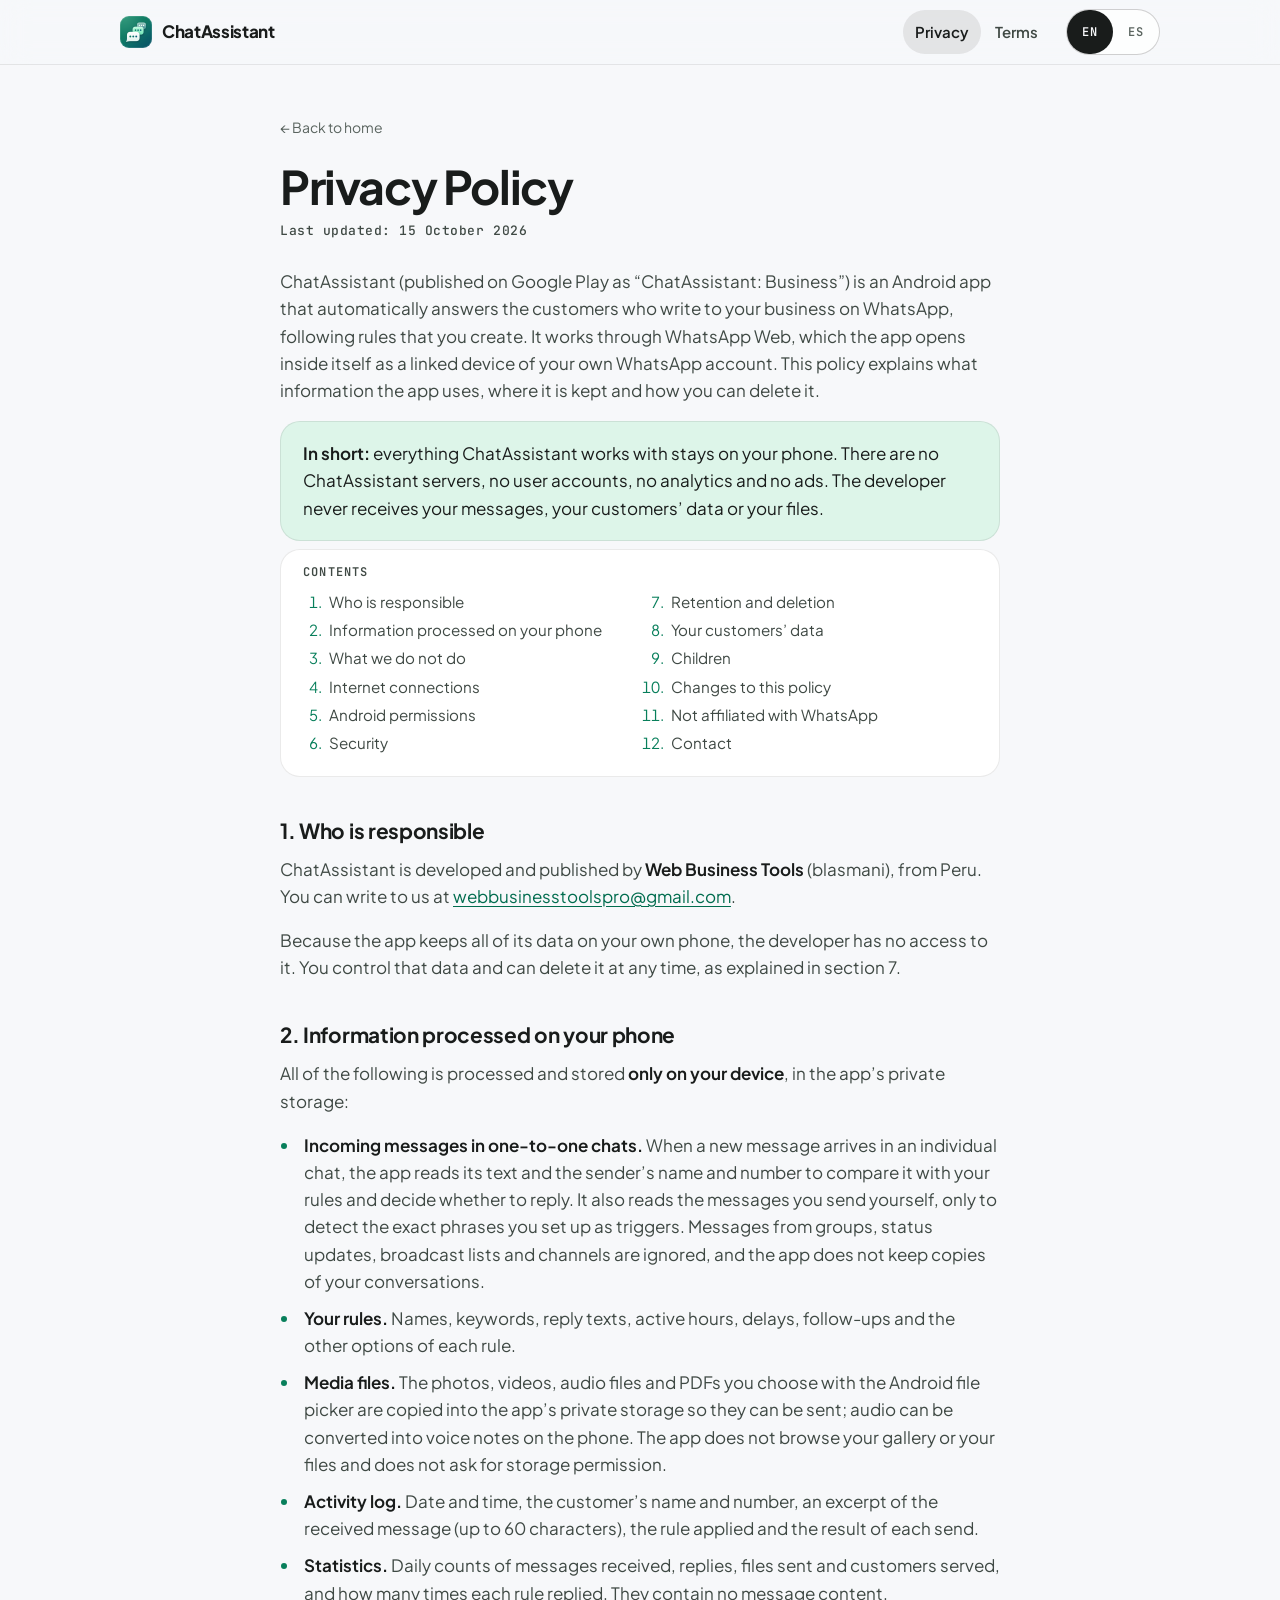
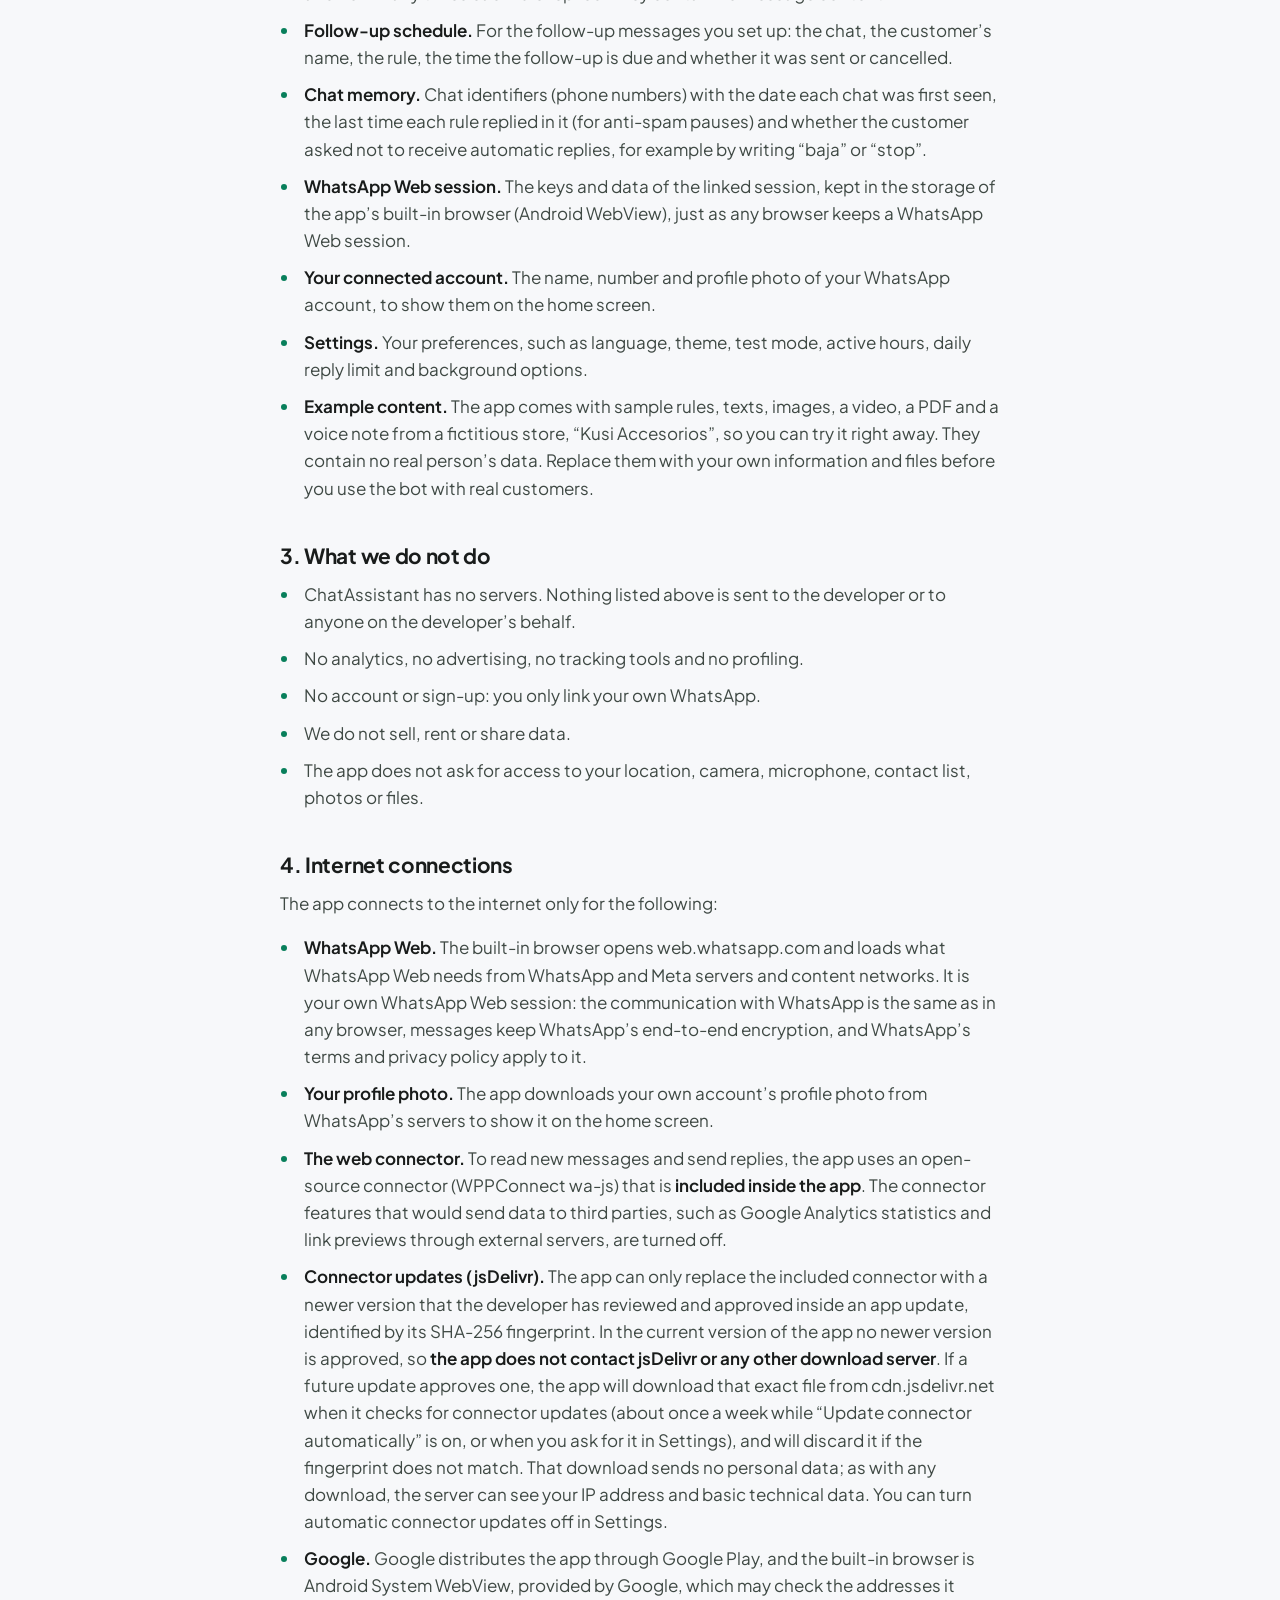
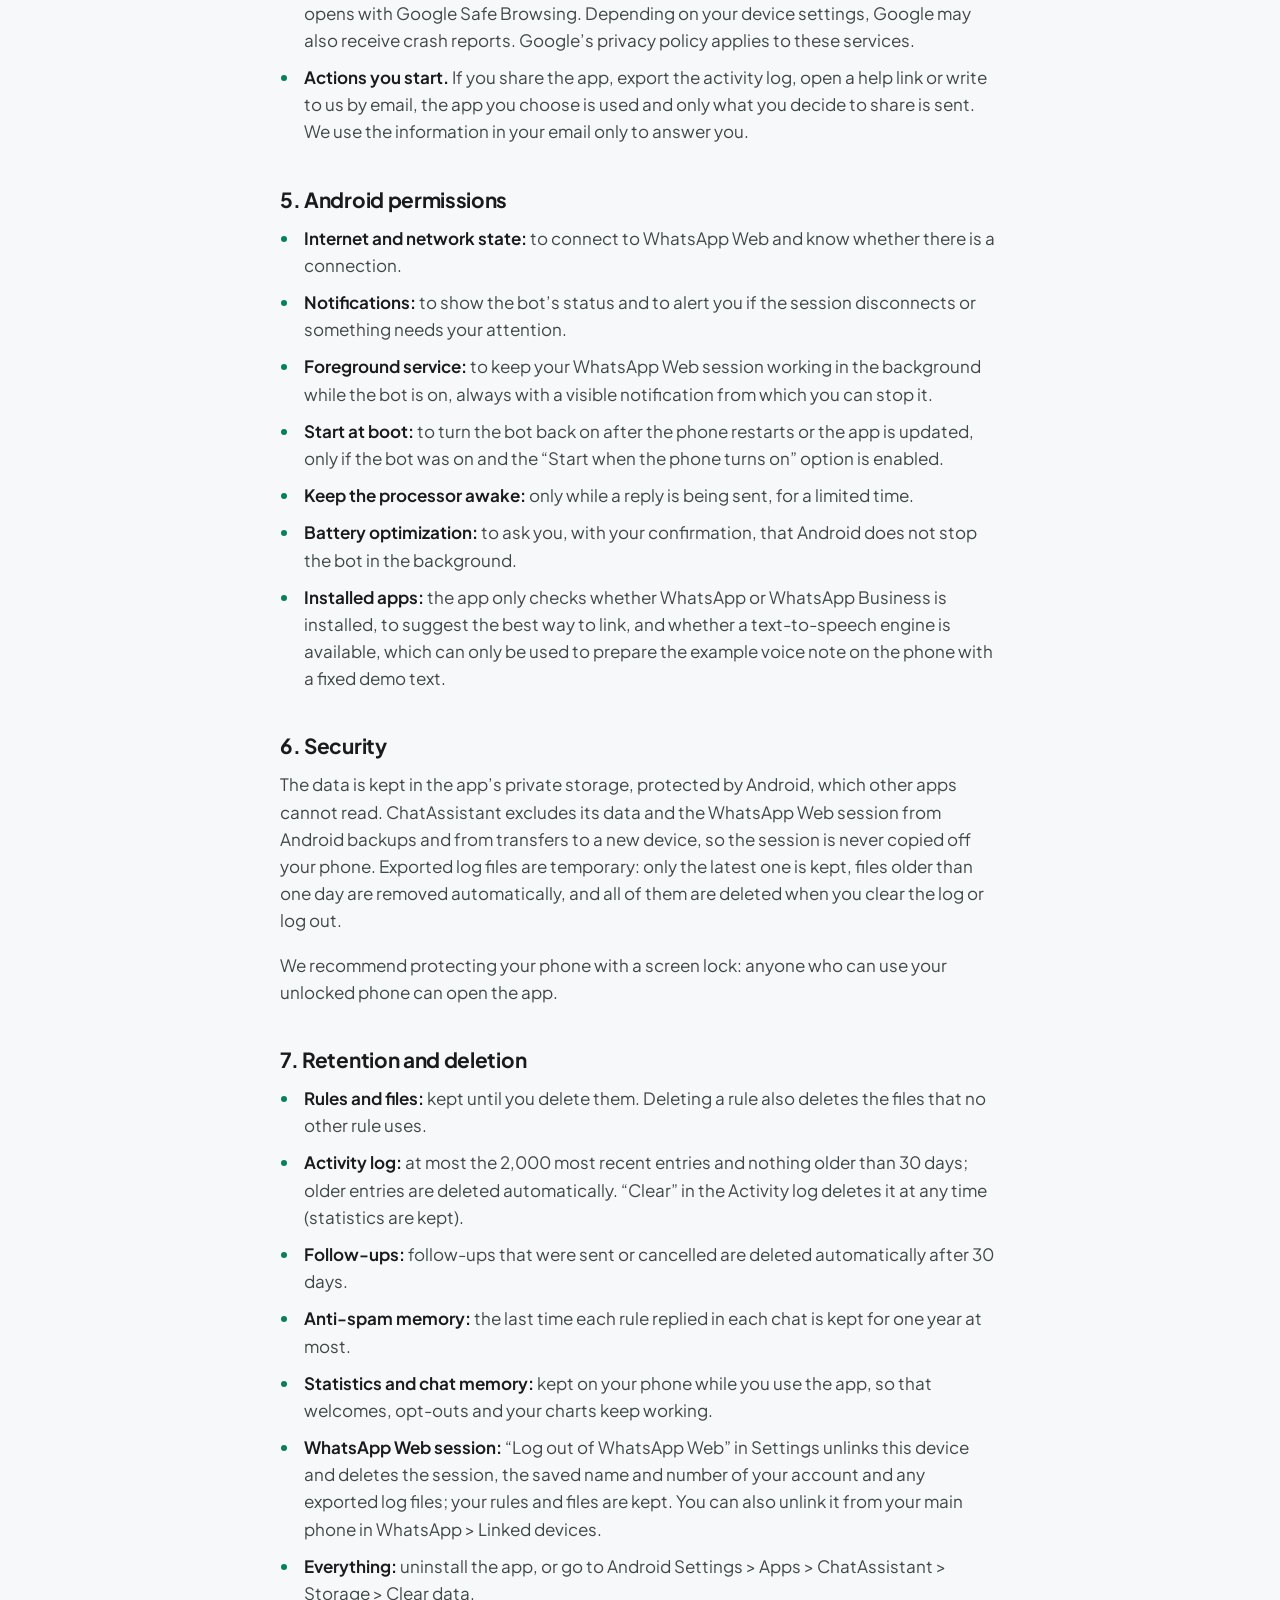
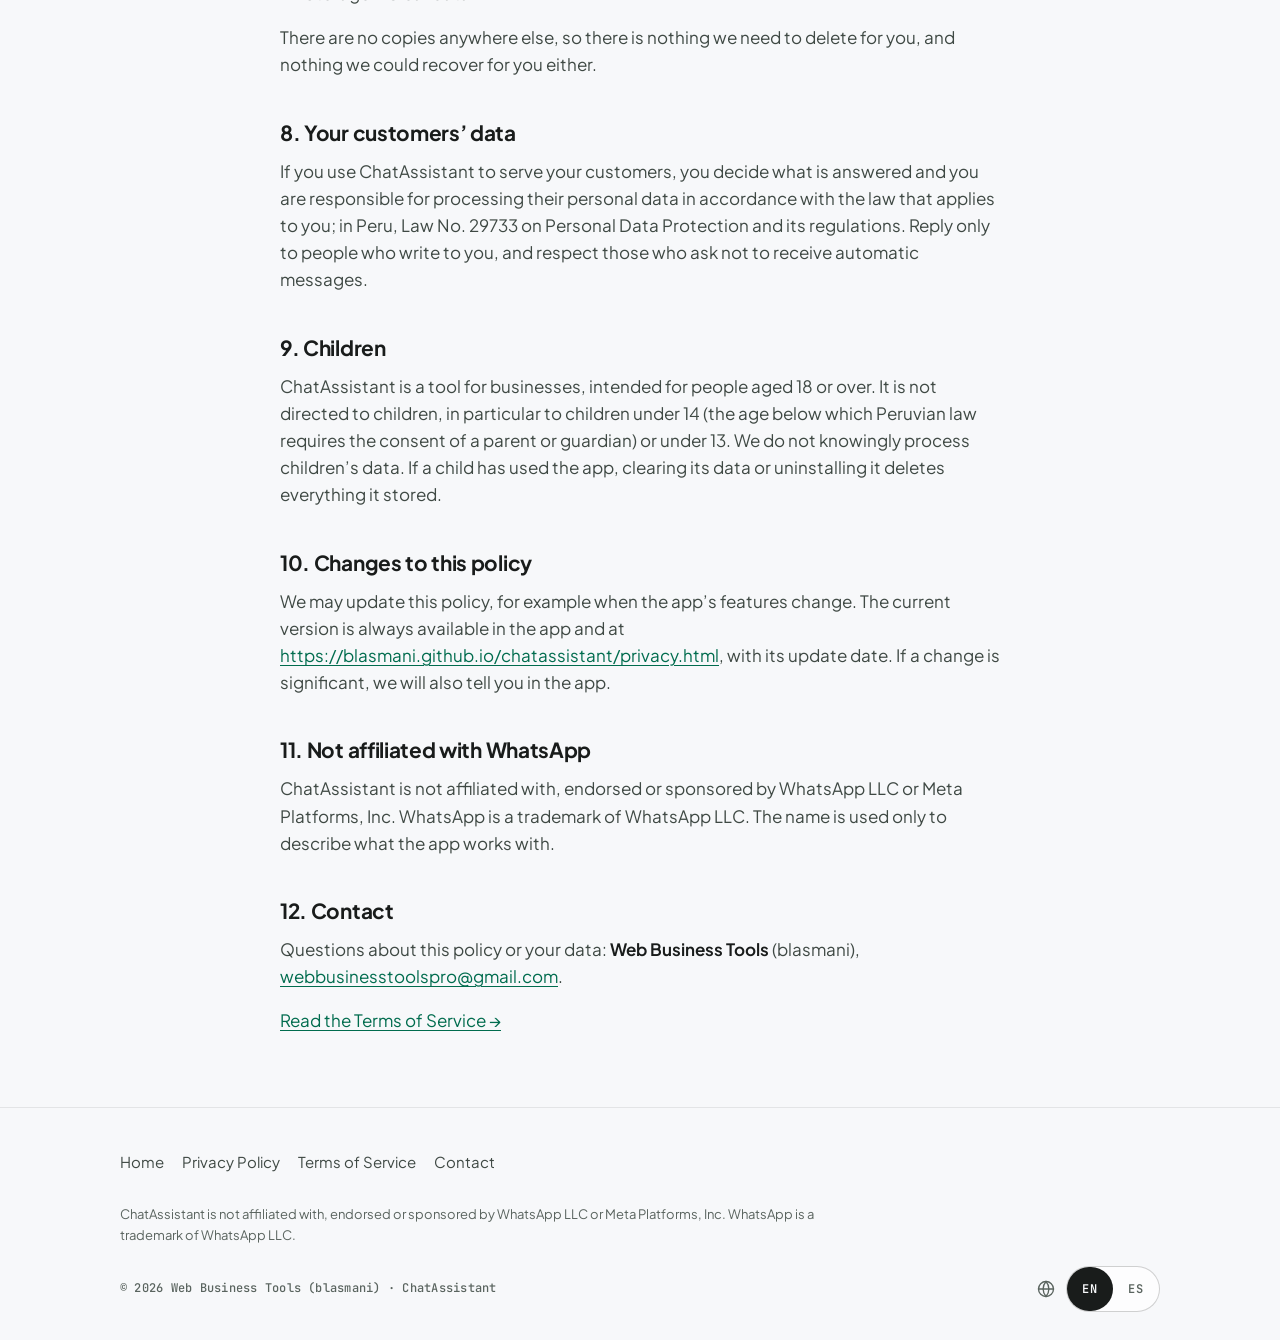
==== privacy.html @ b431d76b "ChatAssistant: landing, privacy policy and terms (EN default, ES toggle) Co-Authored-By: Claude Opus" ====
<!DOCTYPE html>
<html lang="en">
<head>
<meta charset="utf-8">
<meta name="viewport" content="width=device-width, initial-scale=1, viewport-fit=cover">
<title data-en="Privacy Policy — ChatAssistant" data-es="Política de privacidad — ChatAssistant">Privacy Policy — ChatAssistant</title>
<!-- The <meta> tags stay in English (lang.js only swaps innerHTML); English is the site's default language. -->
<meta name="description" content="How ChatAssistant handles your information: everything stays on your phone, with no servers, accounts, analytics or ads. What it processes, its internet connections, permissions, retention and deletion.">
<meta name="author" content="Web Business Tools">
<meta name="color-scheme" content="light dark">
<meta name="theme-color" content="#087F5B">
<meta property="og:type" content="website">
<meta property="og:site_name" content="ChatAssistant">
<meta property="og:title" content="Privacy Policy — ChatAssistant">
<meta property="og:description" content="How ChatAssistant handles your information: everything stays on your phone, with no servers, accounts, analytics or ads. What it processes, its internet connections, permissions, retention and deletion.">
<link rel="icon" type="image/png" href="assets/icon.png">
<link rel="apple-touch-icon" href="assets/icon.png">
<link rel="preconnect" href="https://fonts.googleapis.com">
<link rel="preconnect" href="https://fonts.gstatic.com" crossorigin>
<link rel="stylesheet" href="https://fonts.googleapis.com/css2?family=Plus+Jakarta+Sans:wght@400..800&amp;family=JetBrains+Mono:wght@500;600&amp;display=swap">
<link rel="stylesheet" href="assets/styles.css">
</head>
<body>
<a class="skip" href="#main" data-en="Skip to content" data-es="Saltar al contenido">Skip to content</a>
<header class="site-header">
  <div class="wrap site-header__row">
    <a class="brand" href="./" data-internal="./"><span class="mark" aria-hidden="true"></span><span>ChatAssistant</span></a>
    <nav class="site-nav" aria-label="Main" data-label-en="Main" data-label-es="Principal">
      <a href="privacy.html" data-internal="privacy.html" aria-current="page" data-en="Privacy" data-es="Privacidad">Privacy</a>
      <a href="terms.html" data-internal="terms.html" data-en="Terms" data-es="Términos">Terms</a>
    </nav>
    <span class="lang" role="group" aria-label="Language / Idioma"><button type="button" data-lang="en" lang="en" aria-pressed="true">EN</button><button type="button" data-lang="es" lang="es" aria-pressed="false">ES</button></span>
  </div>
</header>
<main id="main" class="wrap legal">
  <a class="legal__back" href="./" data-internal="./" data-en="← Back to home" data-es="← Volver al inicio">← Back to home</a>
  <h1 data-en="Privacy Policy" data-es="Política de privacidad">Privacy Policy</h1>
  <p class="legal__date" data-en="Last updated: 15 October 2026" data-es="Última actualización: 15 de octubre de 2026">Last updated: 15 October 2026</p>
  <p data-en="ChatAssistant (published on Google Play as “ChatAssistant: Business”) is an Android app that automatically answers the customers who write to your business on WhatsApp, following rules that you create. It works through WhatsApp Web, which the app opens inside itself as a linked device of your own WhatsApp account. This policy explains what information the app uses, where it is kept and how you can delete it." data-es="ChatAssistant (publicada en Google Play como “ChatAssistant: Business”) es una aplicación para Android que responde automáticamente a los clientes que escriben a tu negocio por WhatsApp, siguiendo las reglas que tú creas. Funciona con WhatsApp Web, que la app abre dentro de sí misma como un dispositivo vinculado de tu propia cuenta de WhatsApp. Esta política explica qué información usa la app, dónde se guarda y cómo puedes borrarla.">ChatAssistant (published on Google Play as “ChatAssistant: Business”) is an Android app that automatically answers the customers who write to your business on WhatsApp, following rules that you create. It works through WhatsApp Web, which the app opens inside itself as a linked device of your own WhatsApp account. This policy explains what information the app uses, where it is kept and how you can delete it.</p>
  <div class="legal__summary"><p data-en="&lt;b&gt;In short:&lt;/b&gt; everything ChatAssistant works with stays on your phone. There are no ChatAssistant servers, no user accounts, no analytics and no ads. The developer never receives your messages, your customers’ data or your files." data-es="&lt;b&gt;En resumen:&lt;/b&gt; todo lo que usa ChatAssistant se queda en tu celular. No hay servidores de ChatAssistant, ni cuentas de usuario, ni analítica, ni publicidad. El desarrollador nunca recibe tus mensajes, los datos de tus clientes ni tus archivos."><b>In short:</b> everything ChatAssistant works with stays on your phone. There are no ChatAssistant servers, no user accounts, no analytics and no ads. The developer never receives your messages, your customers’ data or your files.</p></div>
  <nav class="legal__toc" aria-labelledby="toc-title">
    <p id="toc-title" class="label" data-en="Contents" data-es="Contenido">Contents</p>
    <ol>
      <li><a href="#s1" data-en="Who is responsible" data-es="Responsable">Who is responsible</a></li>
      <li><a href="#s2" data-en="Information processed on your phone" data-es="Información que se procesa en tu celular">Information processed on your phone</a></li>
      <li><a href="#s3" data-en="What we do not do" data-es="Lo que no hacemos">What we do not do</a></li>
      <li><a href="#s4" data-en="Internet connections" data-es="Conexiones a internet">Internet connections</a></li>
      <li><a href="#s5" data-en="Android permissions" data-es="Permisos de Android">Android permissions</a></li>
      <li><a href="#s6" data-en="Security" data-es="Seguridad">Security</a></li>
      <li><a href="#s7" data-en="Retention and deletion" data-es="Conservación y eliminación">Retention and deletion</a></li>
      <li><a href="#s8" data-en="Your customers’ data" data-es="Los datos de tus clientes">Your customers’ data</a></li>
      <li><a href="#s9" data-en="Children" data-es="Menores de edad">Children</a></li>
      <li><a href="#s10" data-en="Changes to this policy" data-es="Cambios en esta política">Changes to this policy</a></li>
      <li><a href="#s11" data-en="Not affiliated with WhatsApp" data-es="Sin relación con WhatsApp">Not affiliated with WhatsApp</a></li>
      <li><a href="#s12" data-en="Contact" data-es="Contacto">Contact</a></li>
    </ol>
  </nav>
  <h2 id="s1" data-en="1. Who is responsible" data-es="1. Responsable">1. Who is responsible</h2>
  <p data-en="ChatAssistant is developed and published by &lt;b&gt;Web Business Tools&lt;/b&gt; (blasmani), from Peru. You can write to us at &lt;a href=&quot;mailto:webbusinesstoolspro@gmail.com&quot;&gt;webbusinesstoolspro@gmail.com&lt;/a&gt;." data-es="ChatAssistant es desarrollada y publicada por &lt;b&gt;Web Business Tools&lt;/b&gt; (blasmani), desde Perú. Puedes escribirnos a &lt;a href=&quot;mailto:webbusinesstoolspro@gmail.com&quot;&gt;webbusinesstoolspro@gmail.com&lt;/a&gt;.">ChatAssistant is developed and published by <b>Web Business Tools</b> (blasmani), from Peru. You can write to us at <a href="mailto:webbusinesstoolspro@gmail.com">webbusinesstoolspro@gmail.com</a>.</p>
  <p data-en="Because the app keeps all of its data on your own phone, the developer has no access to it. You control that data and can delete it at any time, as explained in section 7." data-es="Como la app guarda todos sus datos en tu propio celular, el desarrollador no tiene acceso a ellos. Tú controlas esos datos y puedes borrarlos cuando quieras, como se explica en la sección 7.">Because the app keeps all of its data on your own phone, the developer has no access to it. You control that data and can delete it at any time, as explained in section 7.</p>
  <h2 id="s2" data-en="2. Information processed on your phone" data-es="2. Información que se procesa en tu celular">2. Information processed on your phone</h2>
  <p data-en="All of the following is processed and stored &lt;b&gt;only on your device&lt;/b&gt;, in the app’s private storage:" data-es="Todo lo siguiente se procesa y se guarda &lt;b&gt;solo en tu dispositivo&lt;/b&gt;, en el almacenamiento privado de la app:">All of the following is processed and stored <b>only on your device</b>, in the app’s private storage:</p>
  <ul>
    <li data-en="&lt;b&gt;Incoming messages in one-to-one chats.&lt;/b&gt; When a new message arrives in an individual chat, the app reads its text and the sender’s name and number to compare it with your rules and decide whether to reply. It also reads the messages you send yourself, only to detect the exact phrases you set up as triggers. Messages from groups, status updates, broadcast lists and channels are ignored, and the app does not keep copies of your conversations." data-es="&lt;b&gt;Mensajes nuevos de chats individuales.&lt;/b&gt; Cuando llega un mensaje nuevo a un chat individual, la app lee su texto y el nombre y número de quien lo envía para compararlo con tus reglas y decidir si debe responder. También lee los mensajes que tú envías, solo para detectar las frases exactas que configuraste como disparadores. Los mensajes de grupos, estados, listas de difusión y canales se ignoran, y la app no guarda copias de tus conversaciones."><b>Incoming messages in one-to-one chats.</b> When a new message arrives in an individual chat, the app reads its text and the sender’s name and number to compare it with your rules and decide whether to reply. It also reads the messages you send yourself, only to detect the exact phrases you set up as triggers. Messages from groups, status updates, broadcast lists and channels are ignored, and the app does not keep copies of your conversations.</li>
    <li data-en="&lt;b&gt;Your rules.&lt;/b&gt; Names, keywords, reply texts, active hours, delays, follow-ups and the other options of each rule." data-es="&lt;b&gt;Tus reglas.&lt;/b&gt; Nombres, palabras clave, textos de respuesta, horarios, esperas, seguimientos y las demás opciones de cada regla."><b>Your rules.</b> Names, keywords, reply texts, active hours, delays, follow-ups and the other options of each rule.</li>
    <li data-en="&lt;b&gt;Media files.&lt;/b&gt; The photos, videos, audio files and PDFs you choose with the Android file picker are copied into the app’s private storage so they can be sent; audio can be converted into voice notes on the phone. The app does not browse your gallery or your files and does not ask for storage permission." data-es="&lt;b&gt;Archivos multimedia.&lt;/b&gt; Las fotos, videos, audios y PDF que eliges con el selector de archivos de Android se copian al almacenamiento privado de la app para poder enviarlos; los audios pueden convertirse en notas de voz dentro del celular. La app no explora tu galería ni tus archivos, y no pide permiso de almacenamiento."><b>Media files.</b> The photos, videos, audio files and PDFs you choose with the Android file picker are copied into the app’s private storage so they can be sent; audio can be converted into voice notes on the phone. The app does not browse your gallery or your files and does not ask for storage permission.</li>
    <li data-en="&lt;b&gt;Activity log.&lt;/b&gt; Date and time, the customer’s name and number, an excerpt of the received message (up to 60 characters), the rule applied and the result of each send." data-es="&lt;b&gt;Registro de actividad.&lt;/b&gt; Fecha y hora, nombre y número del cliente, un fragmento del mensaje recibido (hasta 60 caracteres), la regla aplicada y el resultado de cada envío."><b>Activity log.</b> Date and time, the customer’s name and number, an excerpt of the received message (up to 60 characters), the rule applied and the result of each send.</li>
    <li data-en="&lt;b&gt;Statistics.&lt;/b&gt; Daily counts of messages received, replies, files sent and customers served, and how many times each rule replied. They contain no message content." data-es="&lt;b&gt;Estadísticas.&lt;/b&gt; Conteos diarios de mensajes recibidos, respuestas, archivos enviados y clientes atendidos, y cuántas veces respondió cada regla. No incluyen el contenido de los mensajes."><b>Statistics.</b> Daily counts of messages received, replies, files sent and customers served, and how many times each rule replied. They contain no message content.</li>
    <li data-en="&lt;b&gt;Follow-up schedule.&lt;/b&gt; For the follow-up messages you set up: the chat, the customer’s name, the rule, the time the follow-up is due and whether it was sent or cancelled." data-es="&lt;b&gt;Agenda de seguimientos.&lt;/b&gt; Para los mensajes de seguimiento que configuras: el chat, el nombre del cliente, la regla, la hora en que toca enviarlo y si se envió o se canceló."><b>Follow-up schedule.</b> For the follow-up messages you set up: the chat, the customer’s name, the rule, the time the follow-up is due and whether it was sent or cancelled.</li>
    <li data-en="&lt;b&gt;Chat memory.&lt;/b&gt; Chat identifiers (phone numbers) with the date each chat was first seen, the last time each rule replied in it (for anti-spam pauses) and whether the customer asked not to receive automatic replies, for example by writing “baja” or “stop”." data-es="&lt;b&gt;Memoria de chats.&lt;/b&gt; Identificadores de los chats (números) con la fecha en que se vio cada chat por primera vez, la última vez que cada regla respondió en él (para las pausas anti-spam) y si el cliente pidió no recibir respuestas automáticas, por ejemplo al escribir “baja” o “stop”."><b>Chat memory.</b> Chat identifiers (phone numbers) with the date each chat was first seen, the last time each rule replied in it (for anti-spam pauses) and whether the customer asked not to receive automatic replies, for example by writing “baja” or “stop”.</li>
    <li data-en="&lt;b&gt;WhatsApp Web session.&lt;/b&gt; The keys and data of the linked session, kept in the storage of the app’s built-in browser (Android WebView), just as any browser keeps a WhatsApp Web session." data-es="&lt;b&gt;Sesión de WhatsApp Web.&lt;/b&gt; Las claves y datos de la sesión vinculada, guardados en el almacenamiento del navegador integrado de la app (Android WebView), igual que cualquier navegador guarda una sesión de WhatsApp Web."><b>WhatsApp Web session.</b> The keys and data of the linked session, kept in the storage of the app’s built-in browser (Android WebView), just as any browser keeps a WhatsApp Web session.</li>
    <li data-en="&lt;b&gt;Your connected account.&lt;/b&gt; The name, number and profile photo of your WhatsApp account, to show them on the home screen." data-es="&lt;b&gt;Tu cuenta conectada.&lt;/b&gt; El nombre, el número y la foto de perfil de tu cuenta de WhatsApp, para mostrarlos en la pantalla de inicio."><b>Your connected account.</b> The name, number and profile photo of your WhatsApp account, to show them on the home screen.</li>
    <li data-en="&lt;b&gt;Settings.&lt;/b&gt; Your preferences, such as language, theme, test mode, active hours, daily reply limit and background options." data-es="&lt;b&gt;Configuración.&lt;/b&gt; Tus preferencias, como el idioma, el tema, el modo prueba, el horario, el límite diario de respuestas y las opciones de segundo plano."><b>Settings.</b> Your preferences, such as language, theme, test mode, active hours, daily reply limit and background options.</li>
    <li data-en="&lt;b&gt;Example content.&lt;/b&gt; The app comes with sample rules, texts, images, a video, a PDF and a voice note from a fictitious store, “Kusi Accesorios”, so you can try it right away. They contain no real person’s data. Replace them with your own information and files before you use the bot with real customers." data-es="&lt;b&gt;Contenido de ejemplo.&lt;/b&gt; La app trae reglas, textos, imágenes, un video, un PDF y una nota de voz de una tienda ficticia, “Kusi Accesorios”, para que puedas probarla de inmediato. No contienen datos de personas reales. Reemplázalos por tu propia información y tus archivos antes de usar el bot con clientes reales."><b>Example content.</b> The app comes with sample rules, texts, images, a video, a PDF and a voice note from a fictitious store, “Kusi Accesorios”, so you can try it right away. They contain no real person’s data. Replace them with your own information and files before you use the bot with real customers.</li>
  </ul>
  <h2 id="s3" data-en="3. What we do not do" data-es="3. Lo que no hacemos">3. What we do not do</h2>
  <ul>
    <li data-en="ChatAssistant has no servers. Nothing listed above is sent to the developer or to anyone on the developer’s behalf." data-es="ChatAssistant no tiene servidores. Nada de lo anterior se envía al desarrollador ni a nadie en su nombre.">ChatAssistant has no servers. Nothing listed above is sent to the developer or to anyone on the developer’s behalf.</li>
    <li data-en="No analytics, no advertising, no tracking tools and no profiling." data-es="No hay analítica, publicidad, herramientas de rastreo ni elaboración de perfiles.">No analytics, no advertising, no tracking tools and no profiling.</li>
    <li data-en="No account or sign-up: you only link your own WhatsApp." data-es="No hay cuentas ni registro: solo vinculas tu propio WhatsApp.">No account or sign-up: you only link your own WhatsApp.</li>
    <li data-en="We do not sell, rent or share data." data-es="No vendemos, alquilamos ni compartimos datos.">We do not sell, rent or share data.</li>
    <li data-en="The app does not ask for access to your location, camera, microphone, contact list, photos or files." data-es="La app no pide acceso a tu ubicación, cámara, micrófono, agenda de contactos, fotos ni archivos.">The app does not ask for access to your location, camera, microphone, contact list, photos or files.</li>
  </ul>
  <h2 id="s4" data-en="4. Internet connections" data-es="4. Conexiones a internet">4. Internet connections</h2>
  <p data-en="The app connects to the internet only for the following:" data-es="La app se conecta a internet solo para lo siguiente:">The app connects to the internet only for the following:</p>
  <ul>
    <li data-en="&lt;b&gt;WhatsApp Web.&lt;/b&gt; The built-in browser opens web.whatsapp.com and loads what WhatsApp Web needs from WhatsApp and Meta servers and content networks. It is your own WhatsApp Web session: the communication with WhatsApp is the same as in any browser, messages keep WhatsApp’s end-to-end encryption, and WhatsApp’s terms and privacy policy apply to it." data-es="&lt;b&gt;WhatsApp Web.&lt;/b&gt; El navegador integrado abre web.whatsapp.com y carga lo que WhatsApp Web necesita desde servidores y redes de contenido de WhatsApp y Meta. Es tu propia sesión de WhatsApp Web: la comunicación con WhatsApp es la misma que en cualquier navegador, los mensajes mantienen el cifrado de extremo a extremo de WhatsApp y se rige por las condiciones y la política de privacidad de WhatsApp."><b>WhatsApp Web.</b> The built-in browser opens web.whatsapp.com and loads what WhatsApp Web needs from WhatsApp and Meta servers and content networks. It is your own WhatsApp Web session: the communication with WhatsApp is the same as in any browser, messages keep WhatsApp’s end-to-end encryption, and WhatsApp’s terms and privacy policy apply to it.</li>
    <li data-en="&lt;b&gt;Your profile photo.&lt;/b&gt; The app downloads your own account’s profile photo from WhatsApp’s servers to show it on the home screen." data-es="&lt;b&gt;Tu foto de perfil.&lt;/b&gt; La app descarga la foto de perfil de tu propia cuenta desde los servidores de WhatsApp para mostrarla en la pantalla de inicio."><b>Your profile photo.</b> The app downloads your own account’s profile photo from WhatsApp’s servers to show it on the home screen.</li>
    <li data-en="&lt;b&gt;The web connector.&lt;/b&gt; To read new messages and send replies, the app uses an open-source connector (WPPConnect wa-js) that is &lt;b&gt;included inside the app&lt;/b&gt;. The connector features that would send data to third parties, such as Google Analytics statistics and link previews through external servers, are turned off." data-es="&lt;b&gt;El conector web.&lt;/b&gt; Para leer los mensajes nuevos y enviar respuestas, la app usa un conector de código abierto (WPPConnect wa-js) que viene &lt;b&gt;incluido dentro de la app&lt;/b&gt;. Las funciones del conector que enviarían datos a terceros, como las estadísticas de Google Analytics y las vistas previas de enlaces mediante servidores externos, están desactivadas."><b>The web connector.</b> To read new messages and send replies, the app uses an open-source connector (WPPConnect wa-js) that is <b>included inside the app</b>. The connector features that would send data to third parties, such as Google Analytics statistics and link previews through external servers, are turned off.</li>
    <li data-en="&lt;b&gt;Connector updates (jsDelivr).&lt;/b&gt; The app can only replace the included connector with a newer version that the developer has reviewed and approved inside an app update, identified by its SHA-256 fingerprint. In the current version of the app no newer version is approved, so &lt;b&gt;the app does not contact jsDelivr or any other download server&lt;/b&gt;. If a future update approves one, the app will download that exact file from cdn.jsdelivr.net when it checks for connector updates (about once a week while “Update connector automatically” is on, or when you ask for it in Settings), and will discard it if the fingerprint does not match. That download sends no personal data; as with any download, the server can see your IP address and basic technical data. You can turn automatic connector updates off in Settings." data-es="&lt;b&gt;Actualizaciones del conector (jsDelivr).&lt;/b&gt; La app solo puede reemplazar el conector incluido por una versión más nueva que el desarrollador haya revisado y aprobado dentro de una actualización de la app, identificada por su huella SHA-256. En la versión actual de la app no hay ninguna versión nueva aprobada, así que &lt;b&gt;la app no se conecta a jsDelivr ni a ningún otro servidor de descargas&lt;/b&gt;. Si una actualización futura aprueba alguna, la app descargará ese archivo exacto desde cdn.jsdelivr.net cuando busque actualizaciones del conector (más o menos una vez por semana si “Actualizar conector automáticamente” está activado, o cuando tú lo pidas en Configuración) y lo descartará si la huella no coincide. Esa descarga no envía datos personales; como en cualquier descarga, el servidor puede ver tu dirección IP y datos técnicos básicos. Puedes desactivar las actualizaciones automáticas del conector en Configuración."><b>Connector updates (jsDelivr).</b> The app can only replace the included connector with a newer version that the developer has reviewed and approved inside an app update, identified by its SHA-256 fingerprint. In the current version of the app no newer version is approved, so <b>the app does not contact jsDelivr or any other download server</b>. If a future update approves one, the app will download that exact file from cdn.jsdelivr.net when it checks for connector updates (about once a week while “Update connector automatically” is on, or when you ask for it in Settings), and will discard it if the fingerprint does not match. That download sends no personal data; as with any download, the server can see your IP address and basic technical data. You can turn automatic connector updates off in Settings.</li>
    <li data-en="&lt;b&gt;Google.&lt;/b&gt; Google distributes the app through Google Play, and the built-in browser is Android System WebView, provided by Google, which may check the addresses it opens with Google Safe Browsing. Depending on your device settings, Google may also receive crash reports. Google’s privacy policy applies to these services." data-es="&lt;b&gt;Google.&lt;/b&gt; Google distribuye la app a través de Google Play, y el navegador integrado es Android System WebView, de Google, que puede verificar las direcciones que abre con Google Safe Browsing. Según la configuración de tu dispositivo, Google también puede recibir informes de fallos. A estos servicios se les aplica la política de privacidad de Google."><b>Google.</b> Google distributes the app through Google Play, and the built-in browser is Android System WebView, provided by Google, which may check the addresses it opens with Google Safe Browsing. Depending on your device settings, Google may also receive crash reports. Google’s privacy policy applies to these services.</li>
    <li data-en="&lt;b&gt;Actions you start.&lt;/b&gt; If you share the app, export the activity log, open a help link or write to us by email, the app you choose is used and only what you decide to share is sent. We use the information in your email only to answer you." data-es="&lt;b&gt;Acciones que tú inicias.&lt;/b&gt; Si compartes la app, exportas el registro de actividad, abres un enlace de ayuda o nos escribes por correo, se usa la aplicación que tú elijas y solo se envía lo que decidas compartir. Usamos la información de tu correo solo para responderte."><b>Actions you start.</b> If you share the app, export the activity log, open a help link or write to us by email, the app you choose is used and only what you decide to share is sent. We use the information in your email only to answer you.</li>
  </ul>
  <h2 id="s5" data-en="5. Android permissions" data-es="5. Permisos de Android">5. Android permissions</h2>
  <ul>
    <li data-en="&lt;b&gt;Internet and network state:&lt;/b&gt; to connect to WhatsApp Web and know whether there is a connection." data-es="&lt;b&gt;Internet y estado de la red:&lt;/b&gt; para conectarse a WhatsApp Web y saber si hay conexión."><b>Internet and network state:</b> to connect to WhatsApp Web and know whether there is a connection.</li>
    <li data-en="&lt;b&gt;Notifications:&lt;/b&gt; to show the bot’s status and to alert you if the session disconnects or something needs your attention." data-es="&lt;b&gt;Notificaciones:&lt;/b&gt; para mostrar el estado del bot y avisarte si la sesión se desconecta o algo necesita tu atención."><b>Notifications:</b> to show the bot’s status and to alert you if the session disconnects or something needs your attention.</li>
    <li data-en="&lt;b&gt;Foreground service:&lt;/b&gt; to keep your WhatsApp Web session working in the background while the bot is on, always with a visible notification from which you can stop it." data-es="&lt;b&gt;Servicio en primer plano:&lt;/b&gt; para mantener activa tu sesión de WhatsApp Web en segundo plano mientras el bot está encendido, siempre con una notificación visible desde la que puedes detenerlo."><b>Foreground service:</b> to keep your WhatsApp Web session working in the background while the bot is on, always with a visible notification from which you can stop it.</li>
    <li data-en="&lt;b&gt;Start at boot:&lt;/b&gt; to turn the bot back on after the phone restarts or the app is updated, only if the bot was on and the “Start when the phone turns on” option is enabled." data-es="&lt;b&gt;Inicio al encender:&lt;/b&gt; para reactivar el bot después de reiniciar el celular o de actualizar la app, solo si el bot estaba encendido y la opción “Iniciar al encender el teléfono” está activada."><b>Start at boot:</b> to turn the bot back on after the phone restarts or the app is updated, only if the bot was on and the “Start when the phone turns on” option is enabled.</li>
    <li data-en="&lt;b&gt;Keep the processor awake:&lt;/b&gt; only while a reply is being sent, for a limited time." data-es="&lt;b&gt;Mantener el procesador activo:&lt;/b&gt; solo mientras se envía una respuesta, por un tiempo limitado."><b>Keep the processor awake:</b> only while a reply is being sent, for a limited time.</li>
    <li data-en="&lt;b&gt;Battery optimization:&lt;/b&gt; to ask you, with your confirmation, that Android does not stop the bot in the background." data-es="&lt;b&gt;Optimización de batería:&lt;/b&gt; para pedirte, con tu confirmación, que Android no detenga el bot en segundo plano."><b>Battery optimization:</b> to ask you, with your confirmation, that Android does not stop the bot in the background.</li>
    <li data-en="&lt;b&gt;Installed apps:&lt;/b&gt; the app only checks whether WhatsApp or WhatsApp Business is installed, to suggest the best way to link, and whether a text-to-speech engine is available, which can only be used to prepare the example voice note on the phone with a fixed demo text." data-es="&lt;b&gt;Apps instaladas:&lt;/b&gt; la app solo comprueba si WhatsApp o WhatsApp Business están instalados, para sugerirte la mejor forma de vincular, y si hay un motor de texto a voz disponible, que solo puede usarse para preparar en el celular la nota de voz de ejemplo con un texto fijo de demostración."><b>Installed apps:</b> the app only checks whether WhatsApp or WhatsApp Business is installed, to suggest the best way to link, and whether a text-to-speech engine is available, which can only be used to prepare the example voice note on the phone with a fixed demo text.</li>
  </ul>
  <h2 id="s6" data-en="6. Security" data-es="6. Seguridad">6. Security</h2>
  <p data-en="The data is kept in the app’s private storage, protected by Android, which other apps cannot read. ChatAssistant excludes its data and the WhatsApp Web session from Android backups and from transfers to a new device, so the session is never copied off your phone. Exported log files are temporary: only the latest one is kept, files older than one day are removed automatically, and all of them are deleted when you clear the log or log out." data-es="Los datos se guardan en el almacenamiento privado de la app, protegido por Android, que otras apps no pueden leer. ChatAssistant excluye sus datos y la sesión de WhatsApp Web de las copias de seguridad de Android y de la transferencia a un celular nuevo, para que la sesión nunca se copie fuera de tu celular. Los registros que exportas son temporales: solo se conserva el último, los que tienen más de un día se eliminan solos y todos se borran al limpiar el registro o al cerrar sesión.">The data is kept in the app’s private storage, protected by Android, which other apps cannot read. ChatAssistant excludes its data and the WhatsApp Web session from Android backups and from transfers to a new device, so the session is never copied off your phone. Exported log files are temporary: only the latest one is kept, files older than one day are removed automatically, and all of them are deleted when you clear the log or log out.</p>
  <p data-en="We recommend protecting your phone with a screen lock: anyone who can use your unlocked phone can open the app." data-es="Te recomendamos proteger tu celular con bloqueo de pantalla: cualquiera que pueda usar tu celular desbloqueado puede abrir la app.">We recommend protecting your phone with a screen lock: anyone who can use your unlocked phone can open the app.</p>
  <h2 id="s7" data-en="7. Retention and deletion" data-es="7. Conservación y eliminación">7. Retention and deletion</h2>
  <ul>
    <li data-en="&lt;b&gt;Rules and files:&lt;/b&gt; kept until you delete them. Deleting a rule also deletes the files that no other rule uses." data-es="&lt;b&gt;Reglas y archivos:&lt;/b&gt; se conservan hasta que los borres. Al eliminar una regla también se borran los archivos que ya no usa ninguna otra regla."><b>Rules and files:</b> kept until you delete them. Deleting a rule also deletes the files that no other rule uses.</li>
    <li data-en="&lt;b&gt;Activity log:&lt;/b&gt; at most the 2,000 most recent entries and nothing older than 30 days; older entries are deleted automatically. “Clear” in the Activity log deletes it at any time (statistics are kept)." data-es="&lt;b&gt;Registro de actividad:&lt;/b&gt; como máximo las 2000 entradas más recientes y nada de más de 30 días; las anteriores se borran solas. “Limpiar” en el Registro lo borra cuando quieras (las estadísticas se mantienen)."><b>Activity log:</b> at most the 2,000 most recent entries and nothing older than 30 days; older entries are deleted automatically. “Clear” in the Activity log deletes it at any time (statistics are kept).</li>
    <li data-en="&lt;b&gt;Follow-ups:&lt;/b&gt; follow-ups that were sent or cancelled are deleted automatically after 30 days." data-es="&lt;b&gt;Seguimientos:&lt;/b&gt; los seguimientos ya enviados o cancelados se borran solos a los 30 días."><b>Follow-ups:</b> follow-ups that were sent or cancelled are deleted automatically after 30 days.</li>
    <li data-en="&lt;b&gt;Anti-spam memory:&lt;/b&gt; the last time each rule replied in each chat is kept for one year at most." data-es="&lt;b&gt;Memoria anti-spam:&lt;/b&gt; la última vez que cada regla respondió en cada chat se guarda como máximo un año."><b>Anti-spam memory:</b> the last time each rule replied in each chat is kept for one year at most.</li>
    <li data-en="&lt;b&gt;Statistics and chat memory:&lt;/b&gt; kept on your phone while you use the app, so that welcomes, opt-outs and your charts keep working." data-es="&lt;b&gt;Estadísticas y memoria de chats:&lt;/b&gt; se conservan en tu celular mientras usas la app, para que las bienvenidas, las bajas y tus gráficos sigan funcionando."><b>Statistics and chat memory:</b> kept on your phone while you use the app, so that welcomes, opt-outs and your charts keep working.</li>
    <li data-en="&lt;b&gt;WhatsApp Web session:&lt;/b&gt; “Log out of WhatsApp Web” in Settings unlinks this device and deletes the session, the saved name and number of your account and any exported log files; your rules and files are kept. You can also unlink it from your main phone in WhatsApp &amp;gt; Linked devices." data-es="&lt;b&gt;Sesión de WhatsApp Web:&lt;/b&gt; “Cerrar sesión de WhatsApp Web” en Configuración desvincula este dispositivo y borra la sesión, el nombre y número guardados de tu cuenta y los registros exportados; tus reglas y archivos se conservan. También puedes desvincularlo desde tu celular principal, en WhatsApp &amp;gt; Dispositivos vinculados."><b>WhatsApp Web session:</b> “Log out of WhatsApp Web” in Settings unlinks this device and deletes the session, the saved name and number of your account and any exported log files; your rules and files are kept. You can also unlink it from your main phone in WhatsApp &gt; Linked devices.</li>
    <li data-en="&lt;b&gt;Everything:&lt;/b&gt; uninstall the app, or go to Android Settings &amp;gt; Apps &amp;gt; ChatAssistant &amp;gt; Storage &amp;gt; Clear data." data-es="&lt;b&gt;Todo:&lt;/b&gt; desinstala la app o ve a Ajustes de Android &amp;gt; Aplicaciones &amp;gt; ChatAssistant &amp;gt; Almacenamiento &amp;gt; Borrar datos."><b>Everything:</b> uninstall the app, or go to Android Settings &gt; Apps &gt; ChatAssistant &gt; Storage &gt; Clear data.</li>
  </ul>
  <p data-en="There are no copies anywhere else, so there is nothing we need to delete for you, and nothing we could recover for you either." data-es="No existen copias en ningún otro lugar, así que no hay nada que tengamos que borrar por ti, ni nada que podamos recuperarte.">There are no copies anywhere else, so there is nothing we need to delete for you, and nothing we could recover for you either.</p>
  <h2 id="s8" data-en="8. Your customers’ data" data-es="8. Los datos de tus clientes">8. Your customers’ data</h2>
  <p data-en="If you use ChatAssistant to serve your customers, you decide what is answered and you are responsible for processing their personal data in accordance with the law that applies to you; in Peru, Law No. 29733 on Personal Data Protection and its regulations. Reply only to people who write to you, and respect those who ask not to receive automatic messages." data-es="Si usas ChatAssistant para atender a tus clientes, tú decides qué se responde y eres responsable del tratamiento de sus datos personales conforme a la ley que te aplique; en Perú, la Ley N.° 29733 de Protección de Datos Personales y su reglamento. Responde solo a quienes te escriben y respeta a quienes piden no recibir mensajes automáticos.">If you use ChatAssistant to serve your customers, you decide what is answered and you are responsible for processing their personal data in accordance with the law that applies to you; in Peru, Law No. 29733 on Personal Data Protection and its regulations. Reply only to people who write to you, and respect those who ask not to receive automatic messages.</p>
  <h2 id="s9" data-en="9. Children" data-es="9. Menores de edad">9. Children</h2>
  <p data-en="ChatAssistant is a tool for businesses, intended for people aged 18 or over. It is not directed to children, in particular to children under 14 (the age below which Peruvian law requires the consent of a parent or guardian) or under 13. We do not knowingly process children’s data. If a child has used the app, clearing its data or uninstalling it deletes everything it stored." data-es="ChatAssistant es una herramienta para negocios, pensada para personas de 18 años o más. No está dirigida a menores de edad, en particular a menores de 14 años (edad por debajo de la cual la ley peruana exige el consentimiento de sus padres o tutores) ni a menores de 13. No tratamos de forma consciente datos de menores. Si un menor usó la app, borrar sus datos o desinstalarla elimina todo lo que guardó.">ChatAssistant is a tool for businesses, intended for people aged 18 or over. It is not directed to children, in particular to children under 14 (the age below which Peruvian law requires the consent of a parent or guardian) or under 13. We do not knowingly process children’s data. If a child has used the app, clearing its data or uninstalling it deletes everything it stored.</p>
  <h2 id="s10" data-en="10. Changes to this policy" data-es="10. Cambios en esta política">10. Changes to this policy</h2>
  <p data-en="We may update this policy, for example when the app’s features change. The current version is always available in the app and at &lt;a href=&quot;privacy.html&quot; data-internal=&quot;privacy.html&quot;&gt;https://blasmani.github.io/chatassistant/privacy.html&lt;/a&gt;, with its update date. If a change is significant, we will also tell you in the app." data-es="Podemos actualizar esta política, por ejemplo cuando cambien las funciones de la app. La versión vigente siempre está disponible en la app y en &lt;a href=&quot;privacy.html&quot; data-internal=&quot;privacy.html&quot;&gt;https://blasmani.github.io/chatassistant/privacy.html?lang=es&lt;/a&gt;, con su fecha de actualización. Si un cambio es importante, también te lo indicaremos en la app.">We may update this policy, for example when the app’s features change. The current version is always available in the app and at <a href="privacy.html" data-internal="privacy.html">https://blasmani.github.io/chatassistant/privacy.html</a>, with its update date. If a change is significant, we will also tell you in the app.</p>
  <h2 id="s11" data-en="11. Not affiliated with WhatsApp" data-es="11. Sin relación con WhatsApp">11. Not affiliated with WhatsApp</h2>
  <p data-en="ChatAssistant is not affiliated with, endorsed or sponsored by WhatsApp LLC or Meta Platforms, Inc. WhatsApp is a trademark of WhatsApp LLC. The name is used only to describe what the app works with." data-es="ChatAssistant no está afiliada a WhatsApp LLC ni a Meta Platforms, Inc., ni ha sido respaldada ni patrocinada por ellas. WhatsApp es una marca de WhatsApp LLC. Se menciona solo para describir con qué funciona la app.">ChatAssistant is not affiliated with, endorsed or sponsored by WhatsApp LLC or Meta Platforms, Inc. WhatsApp is a trademark of WhatsApp LLC. The name is used only to describe what the app works with.</p>
  <h2 id="s12" data-en="12. Contact" data-es="12. Contacto">12. Contact</h2>
  <p data-en="Questions about this policy or your data: &lt;b&gt;Web Business Tools&lt;/b&gt; (blasmani), &lt;a href=&quot;mailto:webbusinesstoolspro@gmail.com&quot;&gt;webbusinesstoolspro@gmail.com&lt;/a&gt;." data-es="Si tienes preguntas sobre esta política o sobre tus datos: &lt;b&gt;Web Business Tools&lt;/b&gt; (blasmani), &lt;a href=&quot;mailto:webbusinesstoolspro@gmail.com&quot;&gt;webbusinesstoolspro@gmail.com&lt;/a&gt;.">Questions about this policy or your data: <b>Web Business Tools</b> (blasmani), <a href="mailto:webbusinesstoolspro@gmail.com">webbusinesstoolspro@gmail.com</a>.</p>
  <p><a href="terms.html" data-internal="terms.html" data-en="Read the Terms of Service →" data-es="Lee los Términos del servicio →">Read the Terms of Service →</a></p>
</main>

<footer class="site-footer">
  <div class="wrap">
    <nav aria-label="Footer" data-label-en="Footer" data-label-es="Pie de página">
      <ul class="site-footer__links">
        <li><a href="./" data-internal="./" data-en="Home" data-es="Inicio">Home</a></li>
        <li><a href="privacy.html" data-internal="privacy.html" data-en="Privacy Policy" data-es="Política de privacidad">Privacy Policy</a></li>
        <li><a href="terms.html" data-internal="terms.html" data-en="Terms of Service" data-es="Términos del servicio">Terms of Service</a></li>
        <li><a href="mailto:webbusinesstoolspro@gmail.com" data-en="Contact" data-es="Contacto">Contact</a></li>
      </ul>
    </nav>
    <p class="site-footer__disclaimer" data-en="ChatAssistant is not affiliated with, endorsed or sponsored by WhatsApp LLC or Meta Platforms, Inc. WhatsApp is a trademark of WhatsApp LLC." data-es="ChatAssistant no está afiliada a WhatsApp LLC ni a Meta Platforms, Inc., ni ha sido respaldada ni patrocinada por ellas. WhatsApp es una marca de WhatsApp LLC.">ChatAssistant is not affiliated with, endorsed or sponsored by WhatsApp LLC or Meta Platforms, Inc. WhatsApp is a trademark of WhatsApp LLC.</p>
    <div class="site-footer__row">
      <span class="site-footer__copy">© 2026 Web Business Tools (blasmani) · ChatAssistant</span>
      <span class="site-footer__lang"><svg class="i" viewBox="0 0 24 24" fill="none" stroke="currentColor" stroke-width="1.6" stroke-linecap="round" stroke-linejoin="round" aria-hidden="true" focusable="false"><circle cx="12" cy="12" r="9"/><path d="M3 12h18"/><path d="M12 3a13.5 13.5 0 0 1 0 18a13.5 13.5 0 0 1 0-18"/></svg><span class="lang" role="group" aria-label="Language / Idioma"><button type="button" data-lang="en" lang="en" aria-pressed="true">EN</button><button type="button" data-lang="es" lang="es" aria-pressed="false">ES</button></span></span>
    </div>
  </div>
</footer>

<script src="assets/lang.js"></script>
</body>
</html>
---- assets/styles.css ----
/* ============================================================================
 * ChatAssistant — public website (landing + legal pages).
 *
 * Same structure as the other Web Business Tools sites: sticky glass header with an EN | ES pill, a quiet
 * canvas with white "islands", one accent. Here the accent is the app's own brand: emerald #087F5B, used
 * as a gradient into ocean #0B5F7E only on the brand mark and the hero illustration, and as solid colour
 * only where something can be pressed. Typography matches the app: Plus Jakarta Sans + JetBrains Mono.
 *
 * RULE (lang.js): every element with data-en gets its innerHTML replaced on language change. Icons (<svg>)
 * always go NEXT TO the translated <span>, never inside it.
 * ========================================================================== */

:root {
  color-scheme: light dark;

  --canvas: #f7f8fa;
  --surface: #ffffff;
  --surface-2: #eef3f0;
  --ink: #191c1b;
  --ink-2: #3f4944;      /* body copy: 9.6:1 on canvas */
  --ink-3: #5a645f;      /* captions, 12–13px labels: 5.9:1 on canvas */
  --line: rgba(25, 28, 27, 0.09);
  --line-strong: rgba(25, 28, 27, 0.2);

  --accent: #087f5b;     /* white text on it: 5.0:1 */
  --accent-hover: #006c4e;
  --accent-ink: #006c4e; /* links on white: 6.4:1 */
  --accent-soft: #ddf5e9;
  --on-accent: #ffffff;
  --ocean: #0b5f7e;
  --brand-gradient: linear-gradient(135deg, #0b9a6d 0%, #087f5b 38%, #0b5f7e 100%);

  --header-bg: rgba(247, 248, 250, 0.78);
  --chip-bg: rgba(255, 255, 255, 0.7);
  --shadow-island: 0 1px 2px rgba(25, 28, 27, 0.04), 0 12px 32px -14px rgba(25, 28, 27, 0.14);
  --shadow-float: 0 1px 2px rgba(25, 28, 27, 0.05), 0 28px 56px -20px rgba(11, 95, 126, 0.35);

  --sans: 'Plus Jakarta Sans', 'Segoe UI Variable Text', 'Segoe UI', system-ui, -apple-system, Roboto, sans-serif;
  --mono: 'JetBrains Mono', 'Cascadia Mono', Consolas, ui-monospace, monospace;

  --t-h1: clamp(2.1rem, 1.45rem + 3.2vw, 3.6rem);
  --t-h2: clamp(1.55rem, 1.2rem + 1.5vw, 2.25rem);
  --t-lead: clamp(1.0625rem, 1rem + 0.3vw, 1.1875rem);
  --t-body: clamp(1rem, 0.96rem + 0.2vw, 1.0625rem);
  --t-small: 0.875rem;
  --t-mono: 0.75rem;

  --gutter: clamp(16px, 4.5vw, 40px);
  --width: 1120px;
  --r-island: clamp(20px, 14px + 1.4vw, 32px);
  --r-card: 20px;
  --ease: cubic-bezier(0.4, 0, 0.2, 1);
}

@media (prefers-color-scheme: dark) {
  :root {
    --canvas: #0e1311;
    --surface: #161c19;
    --surface-2: #1b2420;
    --ink: #e2e5e2;
    --ink-2: #bfc9c3;
    --ink-3: #96a19b;
    --line: rgba(226, 229, 226, 0.09);
    --line-strong: rgba(226, 229, 226, 0.22);
    --accent: #6fdbac;
    --accent-hover: #8df5c5;
    --accent-ink: #6fdbac;
    --accent-soft: #12342a;
    --on-accent: #003826;
    --header-bg: rgba(14, 19, 17, 0.78);
    --chip-bg: rgba(22, 28, 25, 0.7);
    --shadow-island: 0 1px 2px rgba(0, 0, 0, 0.3), 0 12px 32px -14px rgba(0, 0, 0, 0.6);
    --shadow-float: 0 1px 2px rgba(0, 0, 0, 0.3), 0 28px 56px -20px rgba(0, 0, 0, 0.7);
  }
}

/* ---------------------------------------------------------------------- base */

* { box-sizing: border-box; }
html, body { overflow-x: clip; }
html { scroll-padding-top: calc(84px + env(safe-area-inset-top)); -webkit-text-size-adjust: 100%; }

body {
  margin: 0;
  background: var(--canvas);
  color: var(--ink);
  font: 400 var(--t-body)/1.6 var(--sans);
  font-synthesis: none;
  -webkit-font-smoothing: antialiased;
  -webkit-tap-highlight-color: transparent;
}

a { color: var(--accent-ink); text-decoration: underline; text-decoration-thickness: 1px; text-underline-offset: 3px; }
a:hover { text-decoration-thickness: 2px; }

:focus-visible { outline: 2px solid var(--accent); outline-offset: 3px; border-radius: 6px; }

img { max-width: 100%; }
h1, h2, h3 { margin: 0; font-weight: 700; text-wrap: balance; color: var(--ink); }
p { margin: 0 0 1em; }

.wrap { width: 100%; max-width: var(--width); margin-inline: auto; padding-inline: var(--gutter); }

.skip {
  position: absolute; left: 12px; top: -60px; z-index: 100;
  background: var(--ink); color: var(--canvas); padding: 10px 16px; border-radius: 10px; text-decoration: none;
}
.skip:focus { top: 12px; }

.i { width: 1.25rem; height: 1.25rem; flex: none; }

/* ---------------------------------------------------------------- brand mark */

/*
 * App icon over a gradient tile, as a CSS background (decorative: the name is always written next to it).
 * If assets/icon.png is missing, the tile alone still reads as the brand instead of a broken image.
 */
.mark {
  display: inline-block;
  flex: none;
  width: 32px;
  height: 32px;
  border-radius: 9px;
  background: url('icon.png') center / cover no-repeat, var(--brand-gradient);
  box-shadow: inset 0 0 0 1px rgba(255, 255, 255, 0.12);
}
.mark--xl { display: block; width: 88px; height: 88px; border-radius: 24px; box-shadow: var(--shadow-float); }

/* ------------------------------------------------------------------- header */

.site-header {
  position: sticky;
  top: 0;
  z-index: 50;
  background: var(--canvas);
  padding-top: env(safe-area-inset-top);
  border-bottom: 1px solid var(--line);
}
@supports (backdrop-filter: blur(1px)) {
  .site-header { background: var(--header-bg); backdrop-filter: blur(14px) saturate(150%); }
}
.site-header__row { display: flex; align-items: center; gap: 12px; height: 64px; }

.brand {
  display: inline-flex;
  align-items: center;
  gap: 10px;
  min-height: 44px;
  color: var(--ink);
  font-weight: 750;
  font-size: 17px;
  letter-spacing: -0.02em;
  text-decoration: none;
}
.brand:hover { text-decoration: none; }

.site-nav { margin-inline-start: auto; display: flex; align-items: center; gap: 2px; }
.site-nav a {
  display: inline-flex;
  align-items: center;
  min-height: 44px;
  padding: 10px 12px;
  border-radius: 999px;
  color: var(--ink-2);
  font-size: 15px;
  font-weight: 600;
  text-decoration: none;
  transition: background-color 150ms var(--ease), color 150ms var(--ease);
}
.site-nav a:hover { color: var(--ink); background: var(--line); }
.site-nav a[aria-current='page'] { color: var(--ink); background: var(--line); }

/* EN | ES: segmented pill. The active language is ink on light, never the accent. */
.lang {
  display: inline-flex;
  flex: none;
  border: 1px solid var(--line-strong);
  border-radius: 999px;
  background: var(--chip-bg);
}
.site-header .lang { margin-inline-start: 4px; }
.lang button {
  appearance: none;
  border: 0;
  background: none;
  color: var(--ink-3);
  font: 600 var(--t-mono)/1 var(--mono);
  letter-spacing: 0.08em;
  min-height: 44px;
  min-width: 46px;
  padding: 0 12px;
  border-radius: 999px;
  cursor: pointer;
  transition: background-color 150ms var(--ease), color 150ms var(--ease);
}
.lang button:hover { color: var(--ink); }
.lang button[aria-pressed='true'] { background: var(--ink); color: var(--canvas); }

/* ------------------------------------------------------------------ buttons */

.actions { display: flex; flex-wrap: wrap; align-items: center; gap: 12px; }

.btn {
  display: inline-flex;
  align-items: center;
  justify-content: center;
  gap: 10px;
  min-height: 48px;
  padding: 12px 22px;
  border-radius: 999px;
  border: 1px solid transparent;
  font-weight: 650;
  font-size: 15px;
  text-decoration: none;
  white-space: nowrap;
  transition: background-color 150ms var(--ease), border-color 150ms var(--ease);
}
.btn:hover { text-decoration: none; }
.btn--ghost { border-color: var(--line-strong); color: var(--ink); background: transparent; }
.btn--ghost:hover { background: var(--line); }

/* "Coming soon to Google Play": our own neutral pill, NOT Google's badge artwork (that one is only for live
   listings and must not be altered). Swap the label for "Get it on Google Play" when the listing is live. */
.store {
  display: inline-flex;
  align-items: center;
  gap: 12px;
  min-height: 56px;
  padding: 8px 22px 8px 16px;
  border-radius: 16px;
  background: var(--ink);
  color: var(--canvas);
  text-decoration: none;
  line-height: 1.15;
}
.store:hover { text-decoration: none; background: var(--accent-hover); color: #fff; }
.store .i { width: 26px; height: 26px; }
.store__text { display: grid; }
.store small { font: 600 11px/1.2 var(--mono); letter-spacing: 0.06em; text-transform: uppercase; opacity: 0.8; }
.store strong { font-size: 18px; font-weight: 700; letter-spacing: -0.01em; }

/* -------------------------------------------------------------------- hero */

.hero { padding-block: clamp(40px, 6vw, 88px) clamp(32px, 5vw, 64px); }
.hero__grid { display: grid; gap: clamp(36px, 5vw, 64px); align-items: center; }
@media (min-width: 900px) { .hero__grid { grid-template-columns: minmax(0, 7fr) minmax(0, 5fr); } }

.eyebrow {
  display: inline-flex;
  align-items: center;
  gap: 8px;
  margin: 22px 0 14px;
  padding: 6px 12px;
  border-radius: 999px;
  background: var(--accent-soft);
  color: var(--accent-ink);
  font: 600 var(--t-mono)/1.2 var(--mono);
  letter-spacing: 0.08em;
  text-transform: uppercase;
}
.hero h1 { font-size: var(--t-h1); line-height: 1.06; letter-spacing: -0.035em; margin-bottom: 18px; max-width: 16ch; }
.lead { font-size: var(--t-lead); line-height: 1.55; color: var(--ink-2); max-width: 54ch; margin-bottom: 28px; }
.fine { font-size: var(--t-small); color: var(--ink-3); margin: 16px 0 0; max-width: 54ch; }

/* Illustration of an auto-reply (HTML, not a screenshot: translates itself and weighs nothing). */
.demo {
  position: relative;
  margin: 0;
  border-radius: var(--r-island);
  padding: clamp(20px, 3vw, 28px);
  background: var(--brand-gradient);
  box-shadow: var(--shadow-float);
  color: #fff;
}
.demo__top { display: flex; align-items: center; gap: 12px; margin-bottom: 18px; }
.demo__avatar {
  width: 40px; height: 40px; border-radius: 50%;
  display: grid; place-items: center;
  background: rgba(255, 255, 255, 0.18);
  font-weight: 700; font-size: 15px;
}
.demo__who { display: grid; line-height: 1.25; }
.demo__who strong { font-size: 15px; }
.demo__who span { font-size: 12.5px; opacity: 0.85; }
.bubble {
  max-width: 88%;
  margin: 0 0 10px;
  padding: 10px 14px;
  border-radius: 18px;
  font-size: 14.5px;
  line-height: 1.45;
}
.bubble--in { background: rgba(255, 255, 255, 0.94); color: #191c1b; border-bottom-left-radius: 6px; }
.bubble--out { margin-left: auto; background: #d9fdd3; color: #102a1f; border-bottom-right-radius: 6px; }
.bubble__meta { display: block; margin-top: 4px; font: 500 11px/1 var(--mono); color: #3f5a4d; text-align: right; }
.demo__file {
  display: flex; align-items: center; gap: 10px;
  margin: 0 0 10px auto; max-width: 88%;
  padding: 10px 14px; border-radius: 16px;
  background: #d9fdd3; color: #102a1f; font-size: 13.5px;
}
.demo__file .i { color: #087f5b; }
.demo__caption { margin: 14px 0 0; font: 600 11px/1.3 var(--mono); letter-spacing: 0.08em; text-transform: uppercase; opacity: 0.85; }

/* ---------------------------------------------------------------- sections */

.section { padding-block: clamp(36px, 5vw, 72px); }
.section--flush { padding-top: 0; }
.section h2 { font-size: var(--t-h2); line-height: 1.12; letter-spacing: -0.025em; margin-bottom: 12px; max-width: 26ch; }
.section__intro { color: var(--ink-2); max-width: 60ch; margin-bottom: 28px; font-size: var(--t-lead); }

.label {
  margin: 0 0 12px;
  color: var(--ink-3);
  font: 600 var(--t-mono)/1 var(--mono);
  letter-spacing: 0.1em;
  text-transform: uppercase;
}

.cards { display: grid; gap: 16px; }
@media (min-width: 760px) { .cards { grid-template-columns: repeat(3, minmax(0, 1fr)); } }
.cards--two { }
@media (min-width: 760px) { .cards--two { grid-template-columns: repeat(2, minmax(0, 1fr)); } }

.card {
  background: var(--surface);
  border: 1px solid var(--line);
  border-radius: var(--r-card);
  padding: 24px;
  box-shadow: var(--shadow-island);
}
.card h3 { font-size: 1.125rem; letter-spacing: -0.015em; margin: 14px 0 8px; }
.card p { color: var(--ink-2); margin: 0; font-size: 0.975rem; }
.card__icon {
  display: inline-grid; place-items: center;
  width: 44px; height: 44px; border-radius: 14px;
  background: var(--accent-soft); color: var(--accent-ink);
}

a.card { display: block; color: inherit; text-decoration: none; transition: border-color 150ms var(--ease); }
a.card:hover { border-color: var(--accent); }
.card__more { display: inline-flex; align-items: center; gap: 6px; margin-top: 14px; color: var(--accent-ink); font-weight: 650; font-size: 15px; }

.steps { list-style: none; margin: 0; padding: 0; display: grid; gap: 16px; counter-reset: step; }
@media (min-width: 760px) { .steps { grid-template-columns: repeat(3, minmax(0, 1fr)); } }
.steps li {
  counter-increment: step;
  background: var(--surface);
  border: 1px solid var(--line);
  border-radius: var(--r-card);
  padding: 22px 24px;
  color: var(--ink-2);
}
.steps li::before {
  content: counter(step, decimal-leading-zero);
  display: block;
  margin-bottom: 10px;
  color: var(--accent-ink);
  font: 600 var(--t-mono)/1 var(--mono);
  letter-spacing: 0.1em;
}
.steps b { color: var(--ink); }

.notice {
  background: var(--surface);
  border: 1px solid var(--line);
  border-left: 3px solid var(--accent);
  border-radius: var(--r-card);
  padding: 18px 22px;
  color: var(--ink-2);
  font-size: 0.95rem;
}
.notice p { margin: 0; }
.notice p + p { margin-top: 8px; }

/* -------------------------------------------------------------------- legal */

.legal { max-width: 800px; padding-block: 40px 24px; }
.legal__back {
  display: inline-flex; align-items: center; min-height: 44px; margin-bottom: 12px;
  color: var(--ink-3); font-size: var(--t-small); text-decoration: none;
}
.legal__back:hover { color: var(--ink); text-decoration: underline; }
.legal h1 { font-size: clamp(2rem, 1.5rem + 2.2vw, 2.9rem); line-height: 1.1; letter-spacing: -0.03em; margin-bottom: 10px; }
.legal__date { margin: 0 0 28px; color: var(--ink-3); font: 500 0.8125rem/1.4 var(--mono); letter-spacing: 0.04em; }
.legal h2 { font-size: 1.3rem; line-height: 1.3; letter-spacing: -0.015em; margin: 40px 0 12px; }
.legal p, .legal li { color: var(--ink-2); }
.legal b { color: var(--ink); font-weight: 650; }
.legal ul { padding-left: 1.25rem; margin: 0 0 1em; }
.legal li { margin-bottom: 10px; padding-left: 4px; }
.legal li::marker { color: var(--accent); }
.legal__summary {
  margin: 0 0 8px;
  padding: 18px 22px;
  border-radius: var(--r-card);
  background: var(--accent-soft);
  border: 1px solid var(--line);
}
.legal__summary p { margin: 0; color: var(--ink); }
.legal__toc {
  margin: 0 0 8px;
  padding: 16px 22px;
  border: 1px solid var(--line);
  border-radius: var(--r-card);
  background: var(--surface);
}
.legal__toc ol { margin: 0; padding-left: 1.4rem; columns: 2 16rem; column-gap: 32px; }
.legal__toc li { margin: 0 0 4px; break-inside: avoid; font-size: 0.95rem; }
.legal__toc a { color: var(--ink-2); text-decoration: none; }
.legal__toc a:hover { color: var(--accent-ink); text-decoration: underline; }
.legal a { overflow-wrap: anywhere; }

/* --------------------------------------------------------------------- 404 */

.lost { min-height: 64vh; display: grid; place-content: center; justify-items: center; text-align: center; gap: 14px; padding-block: 48px; }
.lost h1 { font-size: clamp(3rem, 2rem + 6vw, 5.5rem); letter-spacing: -0.04em; line-height: 1; }
.lost p { color: var(--ink-2); margin: 0; }

/* ------------------------------------------------------------------- footer */

.site-footer { border-top: 1px solid var(--line); margin-top: 32px; padding: 32px 0 calc(28px + env(safe-area-inset-bottom)); }
.site-footer__row { margin-top: 20px; display: flex; flex-wrap: wrap; align-items: center; justify-content: space-between; gap: 16px; }
.site-footer__links { display: flex; flex-wrap: wrap; gap: 4px 18px; margin: 0; padding: 0; list-style: none; }
.site-footer__links a { display: inline-block; padding-block: 10px; color: var(--ink-2); font-size: 15px; text-decoration: none; }
.site-footer__links a:hover { color: var(--ink); text-decoration: underline; }
.site-footer__copy { color: var(--ink-3); font: 500 var(--t-mono)/1.6 var(--mono); letter-spacing: 0.02em; }
.site-footer__lang { display: inline-flex; align-items: center; gap: 10px; color: var(--ink-3); }
.site-footer__disclaimer { margin: 20px 0 0; max-width: 70ch; color: var(--ink-3); font-size: 0.8125rem; line-height: 1.6; }

/* ---------------------------------------------------------------- narrow */

@media (max-width: 640px) {
  .site-header__row { height: 58px; }
  .site-nav { display: none; }
  .site-header .lang { margin-inline-start: auto; }
  .brand { font-size: 16px; }
  .actions .btn, .actions .store { width: 100%; justify-content: center; }
  .card, .steps li { padding: 20px; }
  .site-footer__row { flex-direction: column-reverse; align-items: flex-start; }
}

@media (prefers-reduced-motion: no-preference) {
  html { scroll-behavior: smooth; }
}
@media (prefers-reduced-motion: reduce) {
  *, *::before, *::after { transition-duration: 0.01ms !important; animation-duration: 0.01ms !important; }
}

/* Legal pages print as plain documents. */
@media print {
  .site-header, .site-footer, .legal__back, .lang, .skip { display: none !important; }
  body { background: #fff; color: #000; }
  .legal { max-width: none; padding: 0; }
  .legal p, .legal li { color: #000; }
  .legal__summary, .legal__toc { border: 1px solid #999; background: #fff; }
}
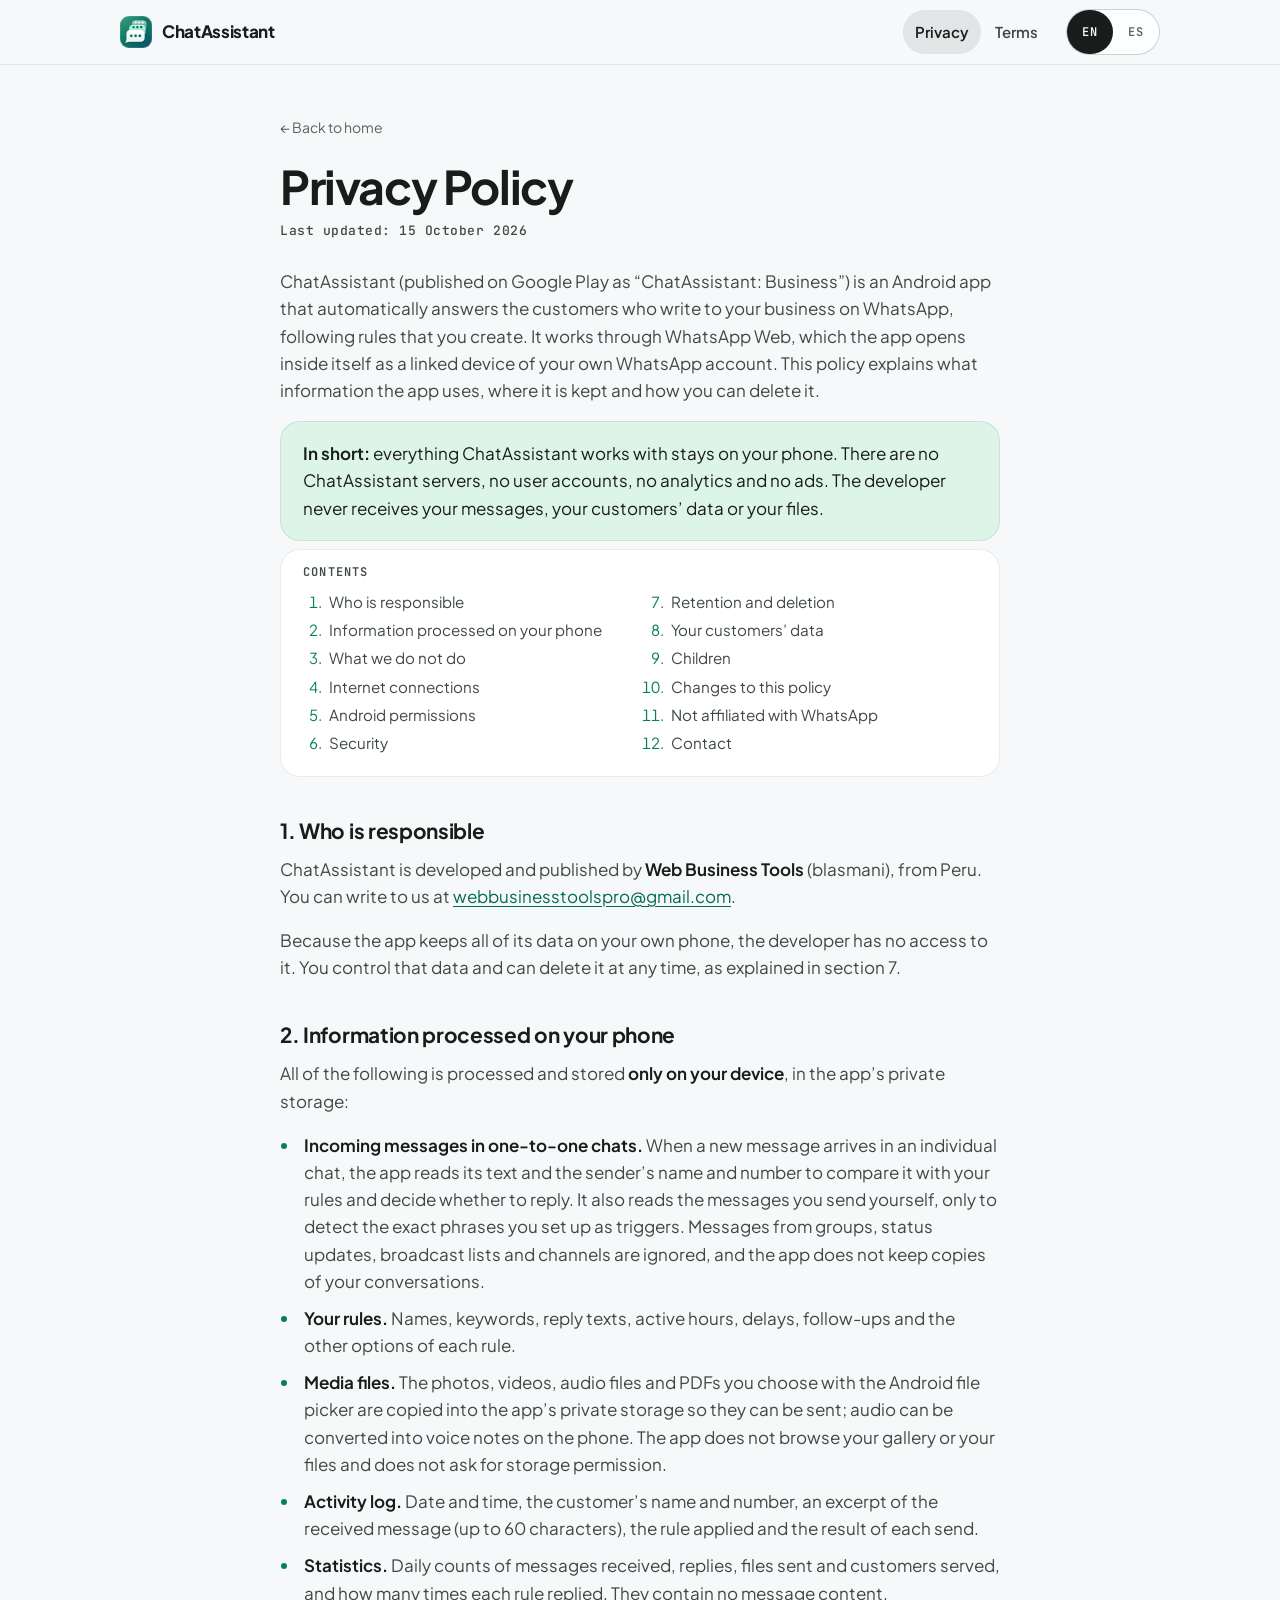
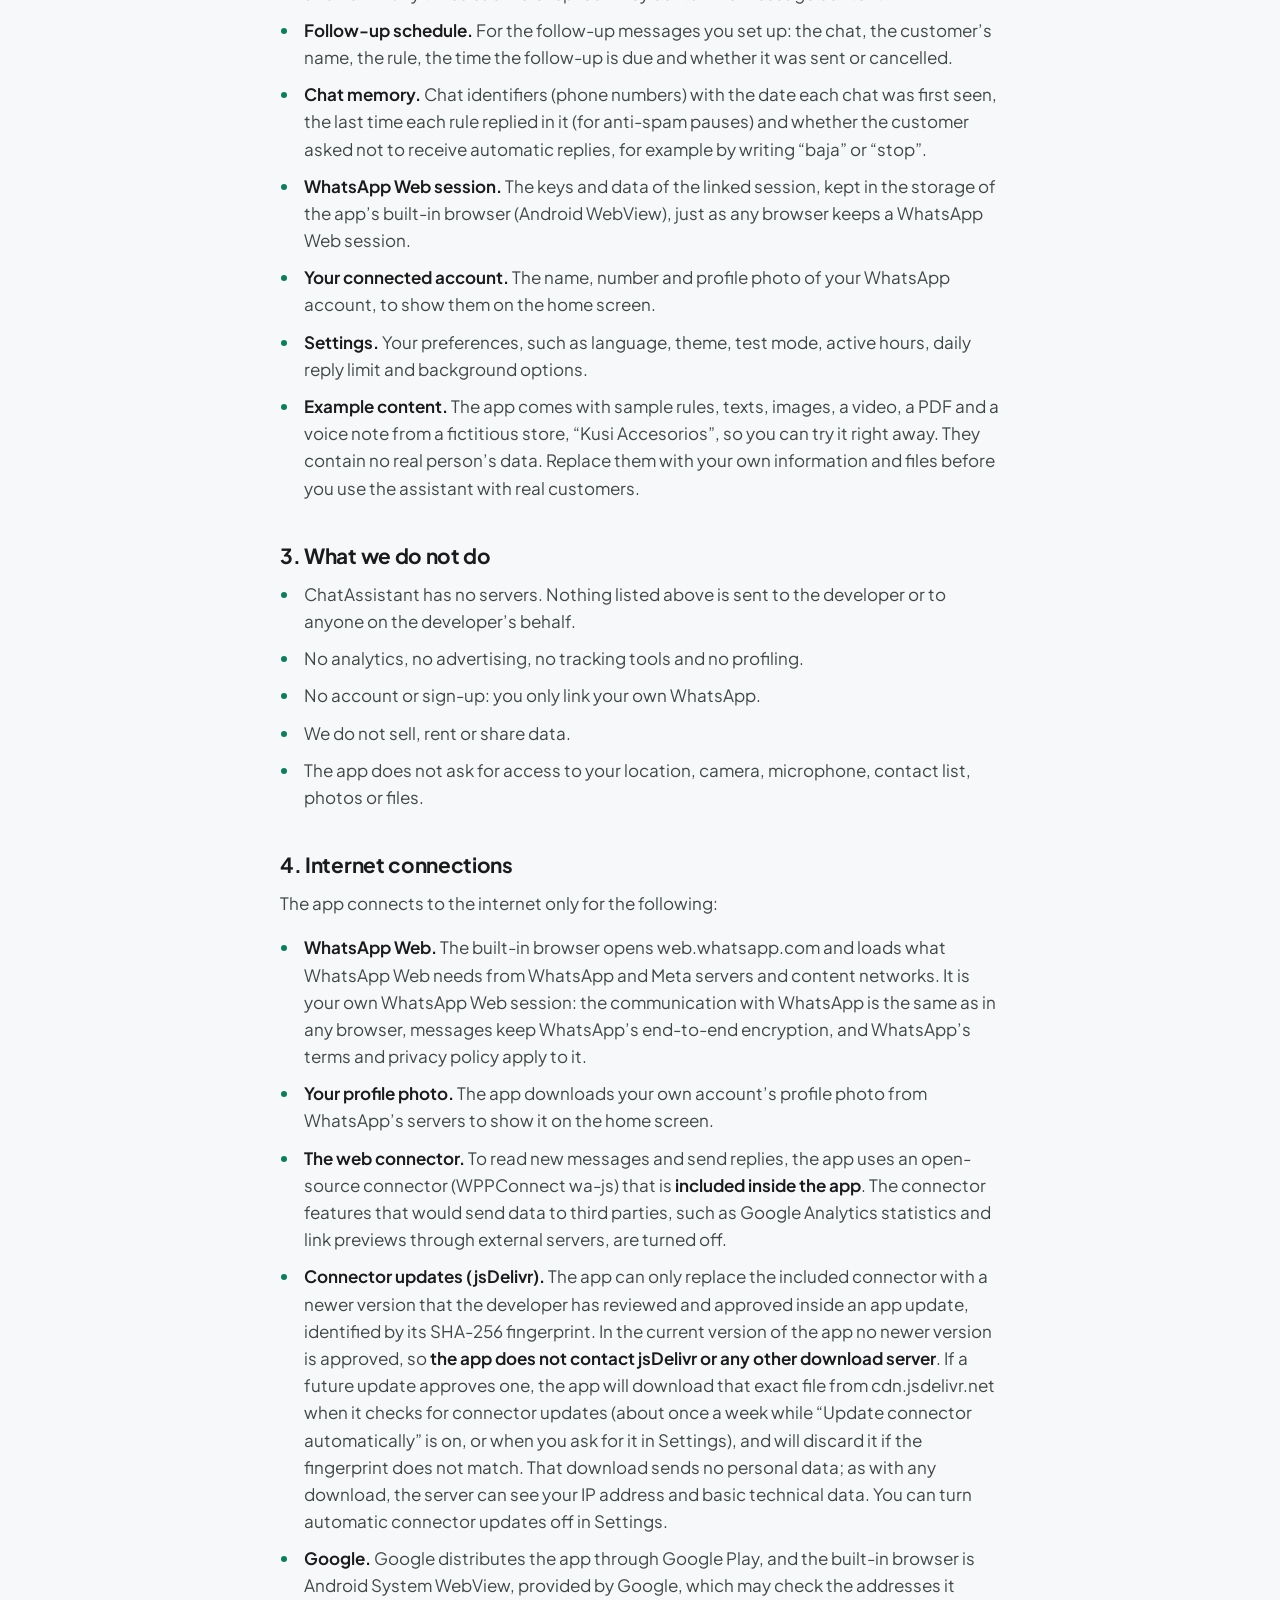
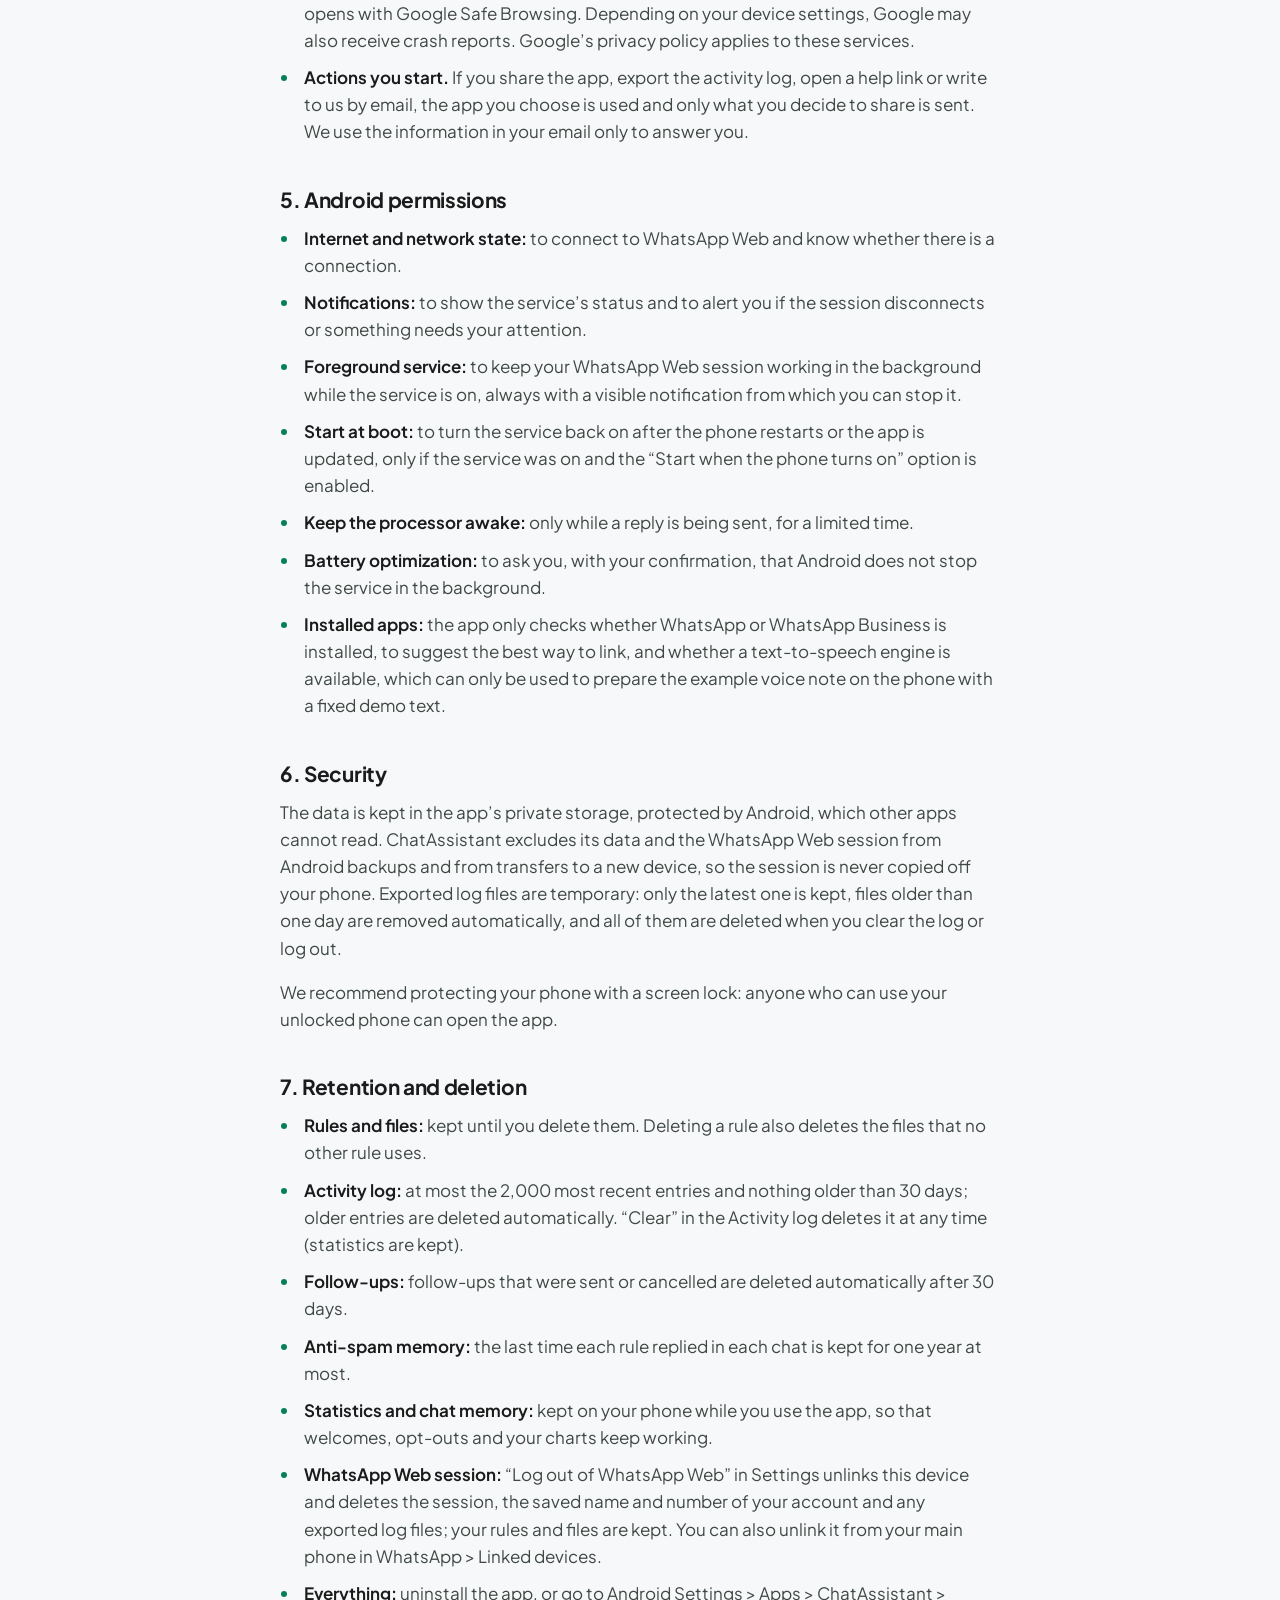
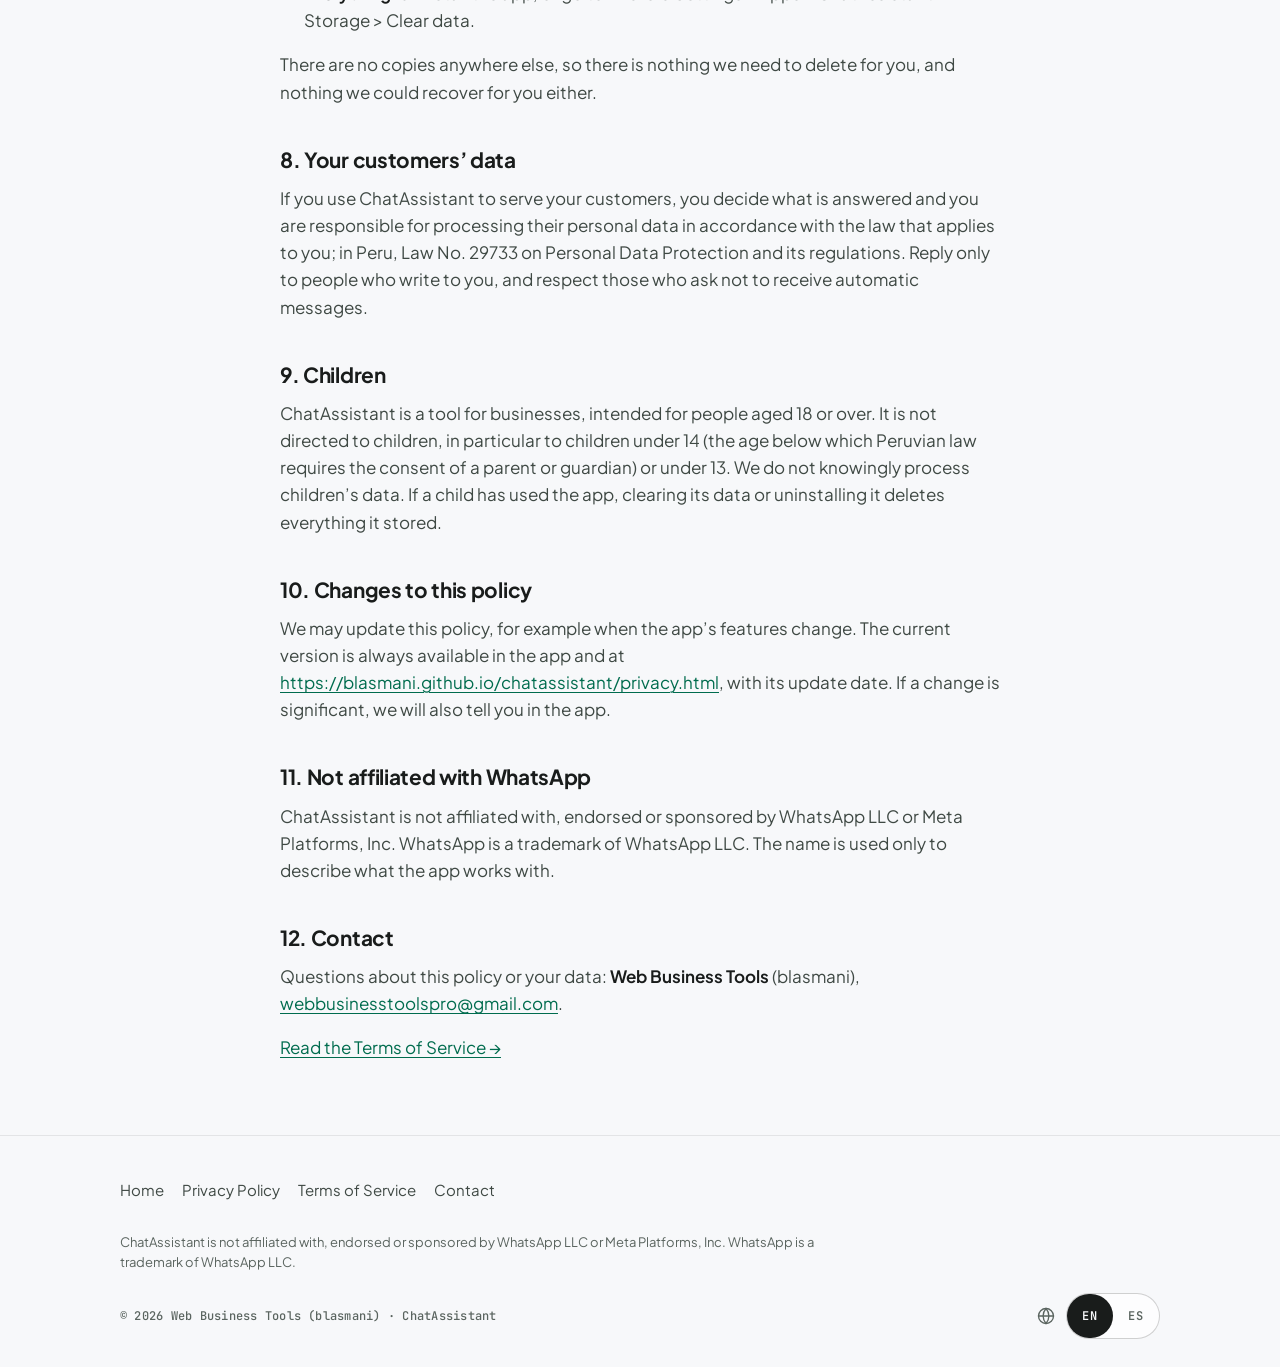
==== commit d01059a5: "Use 'assistant'/'service' wording (no 'bot'); updated icon Co-Authored-By: Claude Opus 5.5 <noreply@" ====
--- a/privacy.html
+++ b/privacy.html
@@ -71,7 +71,7 @@
     <li data-en="&lt;b&gt;WhatsApp Web session.&lt;/b&gt; The keys and data of the linked session, kept in the storage of the app’s built-in browser (Android WebView), just as any browser keeps a WhatsApp Web session." data-es="&lt;b&gt;Sesión de WhatsApp Web.&lt;/b&gt; Las claves y datos de la sesión vinculada, guardados en el almacenamiento del navegador integrado de la app (Android WebView), igual que cualquier navegador guarda una sesión de WhatsApp Web."><b>WhatsApp Web session.</b> The keys and data of the linked session, kept in the storage of the app’s built-in browser (Android WebView), just as any browser keeps a WhatsApp Web session.</li>
     <li data-en="&lt;b&gt;Your connected account.&lt;/b&gt; The name, number and profile photo of your WhatsApp account, to show them on the home screen." data-es="&lt;b&gt;Tu cuenta conectada.&lt;/b&gt; El nombre, el número y la foto de perfil de tu cuenta de WhatsApp, para mostrarlos en la pantalla de inicio."><b>Your connected account.</b> The name, number and profile photo of your WhatsApp account, to show them on the home screen.</li>
     <li data-en="&lt;b&gt;Settings.&lt;/b&gt; Your preferences, such as language, theme, test mode, active hours, daily reply limit and background options." data-es="&lt;b&gt;Configuración.&lt;/b&gt; Tus preferencias, como el idioma, el tema, el modo prueba, el horario, el límite diario de respuestas y las opciones de segundo plano."><b>Settings.</b> Your preferences, such as language, theme, test mode, active hours, daily reply limit and background options.</li>
-    <li data-en="&lt;b&gt;Example content.&lt;/b&gt; The app comes with sample rules, texts, images, a video, a PDF and a voice note from a fictitious store, “Kusi Accesorios”, so you can try it right away. They contain no real person’s data. Replace them with your own information and files before you use the bot with real customers." data-es="&lt;b&gt;Contenido de ejemplo.&lt;/b&gt; La app trae reglas, textos, imágenes, un video, un PDF y una nota de voz de una tienda ficticia, “Kusi Accesorios”, para que puedas probarla de inmediato. No contienen datos de personas reales. Reemplázalos por tu propia información y tus archivos antes de usar el bot con clientes reales."><b>Example content.</b> The app comes with sample rules, texts, images, a video, a PDF and a voice note from a fictitious store, “Kusi Accesorios”, so you can try it right away. They contain no real person’s data. Replace them with your own information and files before you use the bot with real customers.</li>
+    <li data-en="&lt;b&gt;Example content.&lt;/b&gt; The app comes with sample rules, texts, images, a video, a PDF and a voice note from a fictitious store, “Kusi Accesorios”, so you can try it right away. They contain no real person’s data. Replace them with your own information and files before you use the assistant with real customers." data-es="&lt;b&gt;Contenido de ejemplo.&lt;/b&gt; La app trae reglas, textos, imágenes, un video, un PDF y una nota de voz de una tienda ficticia, “Kusi Accesorios”, para que puedas probarla de inmediato. No contienen datos de personas reales. Reemplázalos por tu propia información y tus archivos antes de usar el asistente con clientes reales."><b>Example content.</b> The app comes with sample rules, texts, images, a video, a PDF and a voice note from a fictitious store, “Kusi Accesorios”, so you can try it right away. They contain no real person’s data. Replace them with your own information and files before you use the assistant with real customers.</li>
   </ul>
   <h2 id="s3" data-en="3. What we do not do" data-es="3. Lo que no hacemos">3. What we do not do</h2>
   <ul>
@@ -94,11 +94,11 @@
   <h2 id="s5" data-en="5. Android permissions" data-es="5. Permisos de Android">5. Android permissions</h2>
   <ul>
     <li data-en="&lt;b&gt;Internet and network state:&lt;/b&gt; to connect to WhatsApp Web and know whether there is a connection." data-es="&lt;b&gt;Internet y estado de la red:&lt;/b&gt; para conectarse a WhatsApp Web y saber si hay conexión."><b>Internet and network state:</b> to connect to WhatsApp Web and know whether there is a connection.</li>
-    <li data-en="&lt;b&gt;Notifications:&lt;/b&gt; to show the bot’s status and to alert you if the session disconnects or something needs your attention." data-es="&lt;b&gt;Notificaciones:&lt;/b&gt; para mostrar el estado del bot y avisarte si la sesión se desconecta o algo necesita tu atención."><b>Notifications:</b> to show the bot’s status and to alert you if the session disconnects or something needs your attention.</li>
-    <li data-en="&lt;b&gt;Foreground service:&lt;/b&gt; to keep your WhatsApp Web session working in the background while the bot is on, always with a visible notification from which you can stop it." data-es="&lt;b&gt;Servicio en primer plano:&lt;/b&gt; para mantener activa tu sesión de WhatsApp Web en segundo plano mientras el bot está encendido, siempre con una notificación visible desde la que puedes detenerlo."><b>Foreground service:</b> to keep your WhatsApp Web session working in the background while the bot is on, always with a visible notification from which you can stop it.</li>
-    <li data-en="&lt;b&gt;Start at boot:&lt;/b&gt; to turn the bot back on after the phone restarts or the app is updated, only if the bot was on and the “Start when the phone turns on” option is enabled." data-es="&lt;b&gt;Inicio al encender:&lt;/b&gt; para reactivar el bot después de reiniciar el celular o de actualizar la app, solo si el bot estaba encendido y la opción “Iniciar al encender el teléfono” está activada."><b>Start at boot:</b> to turn the bot back on after the phone restarts or the app is updated, only if the bot was on and the “Start when the phone turns on” option is enabled.</li>
+    <li data-en="&lt;b&gt;Notifications:&lt;/b&gt; to show the service’s status and to alert you if the session disconnects or something needs your attention." data-es="&lt;b&gt;Notificaciones:&lt;/b&gt; para mostrar el estado del servicio y avisarte si la sesión se desconecta o algo necesita tu atención."><b>Notifications:</b> to show the service’s status and to alert you if the session disconnects or something needs your attention.</li>
+    <li data-en="&lt;b&gt;Foreground service:&lt;/b&gt; to keep your WhatsApp Web session working in the background while the service is on, always with a visible notification from which you can stop it." data-es="&lt;b&gt;Servicio en primer plano:&lt;/b&gt; para mantener activa tu sesión de WhatsApp Web en segundo plano mientras el servicio está encendido, siempre con una notificación visible desde la que puedes detenerlo."><b>Foreground service:</b> to keep your WhatsApp Web session working in the background while the service is on, always with a visible notification from which you can stop it.</li>
+    <li data-en="&lt;b&gt;Start at boot:&lt;/b&gt; to turn the service back on after the phone restarts or the app is updated, only if the service was on and the “Start when the phone turns on” option is enabled." data-es="&lt;b&gt;Inicio al encender:&lt;/b&gt; para reactivar el servicio después de reiniciar el celular o de actualizar la app, solo si el servicio estaba encendido y la opción “Iniciar al encender el teléfono” está activada."><b>Start at boot:</b> to turn the service back on after the phone restarts or the app is updated, only if the service was on and the “Start when the phone turns on” option is enabled.</li>
     <li data-en="&lt;b&gt;Keep the processor awake:&lt;/b&gt; only while a reply is being sent, for a limited time." data-es="&lt;b&gt;Mantener el procesador activo:&lt;/b&gt; solo mientras se envía una respuesta, por un tiempo limitado."><b>Keep the processor awake:</b> only while a reply is being sent, for a limited time.</li>
-    <li data-en="&lt;b&gt;Battery optimization:&lt;/b&gt; to ask you, with your confirmation, that Android does not stop the bot in the background." data-es="&lt;b&gt;Optimización de batería:&lt;/b&gt; para pedirte, con tu confirmación, que Android no detenga el bot en segundo plano."><b>Battery optimization:</b> to ask you, with your confirmation, that Android does not stop the bot in the background.</li>
+    <li data-en="&lt;b&gt;Battery optimization:&lt;/b&gt; to ask you, with your confirmation, that Android does not stop the service in the background." data-es="&lt;b&gt;Optimización de batería:&lt;/b&gt; para pedirte, con tu confirmación, que Android no detenga el servicio en segundo plano."><b>Battery optimization:</b> to ask you, with your confirmation, that Android does not stop the service in the background.</li>
     <li data-en="&lt;b&gt;Installed apps:&lt;/b&gt; the app only checks whether WhatsApp or WhatsApp Business is installed, to suggest the best way to link, and whether a text-to-speech engine is available, which can only be used to prepare the example voice note on the phone with a fixed demo text." data-es="&lt;b&gt;Apps instaladas:&lt;/b&gt; la app solo comprueba si WhatsApp o WhatsApp Business están instalados, para sugerirte la mejor forma de vincular, y si hay un motor de texto a voz disponible, que solo puede usarse para preparar en el celular la nota de voz de ejemplo con un texto fijo de demostración."><b>Installed apps:</b> the app only checks whether WhatsApp or WhatsApp Business is installed, to suggest the best way to link, and whether a text-to-speech engine is available, which can only be used to prepare the example voice note on the phone with a fixed demo text.</li>
   </ul>
   <h2 id="s6" data-en="6. Security" data-es="6. Seguridad">6. Security</h2>
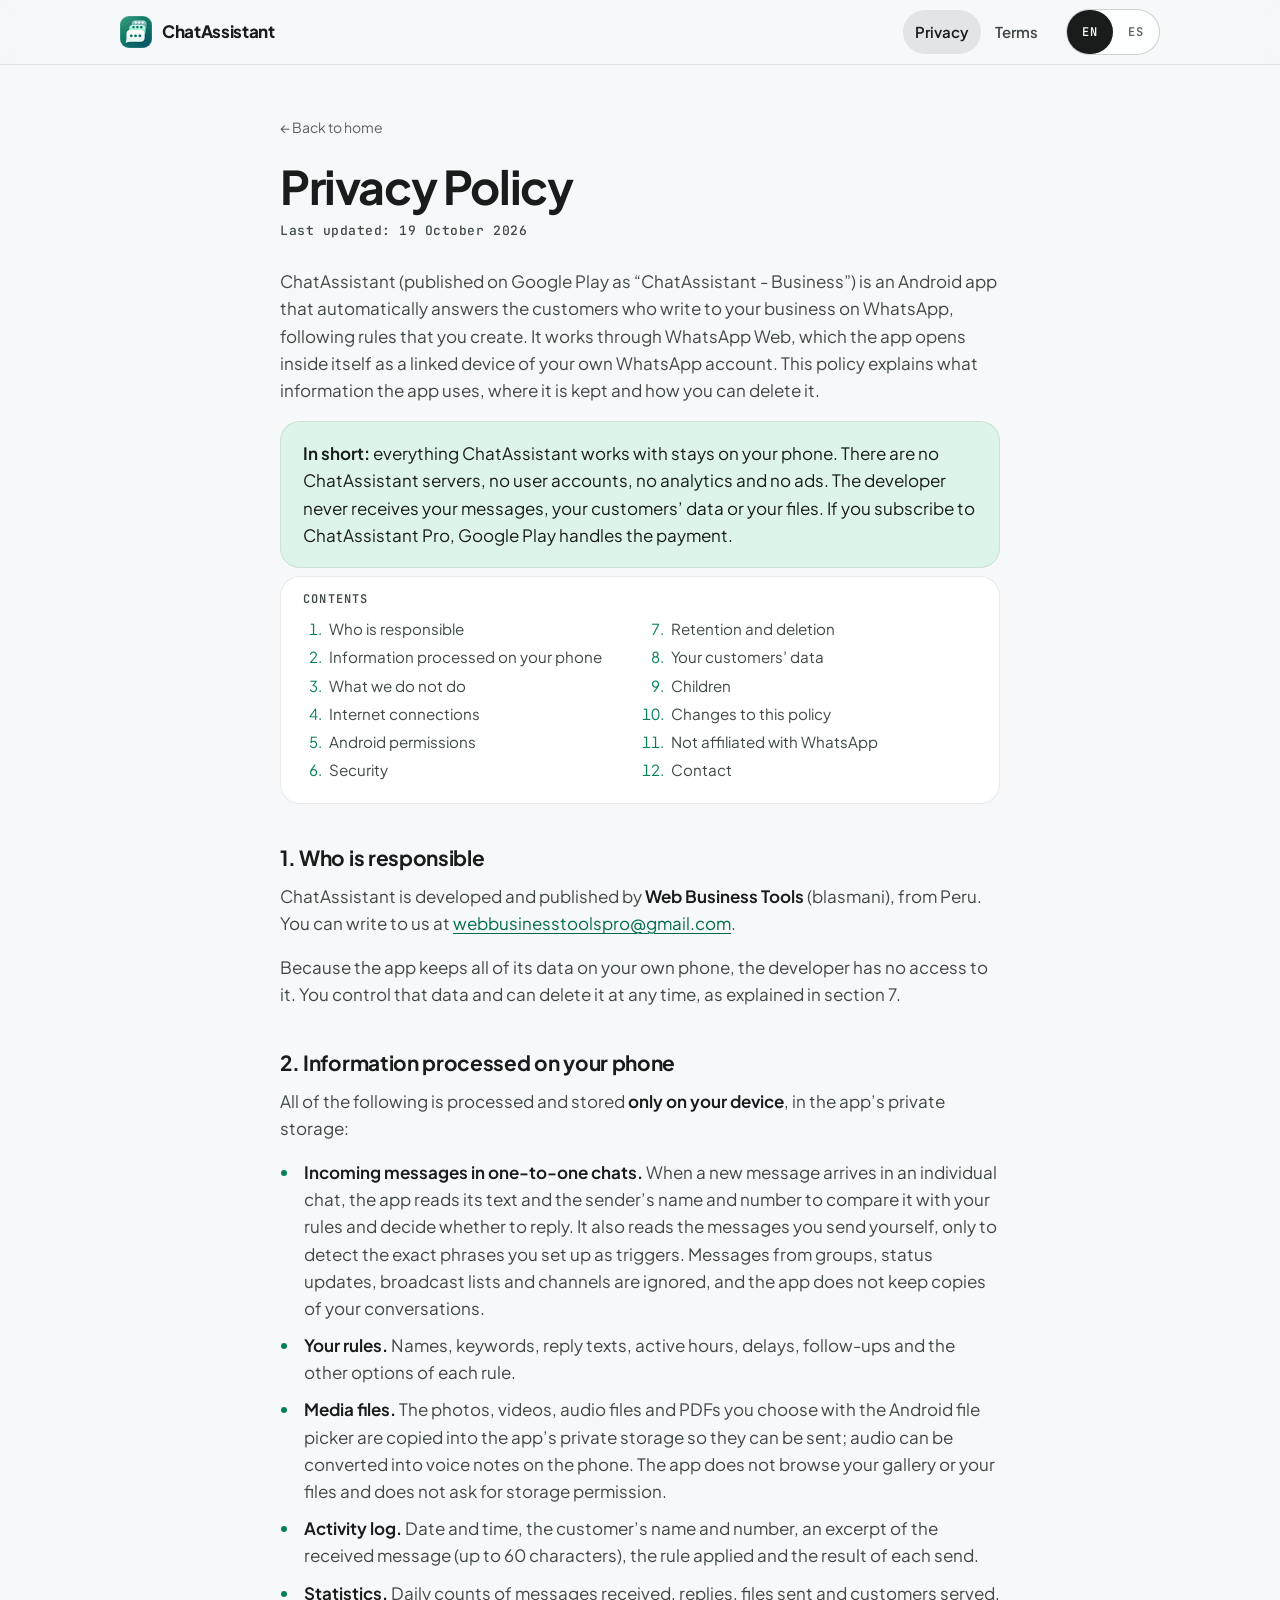
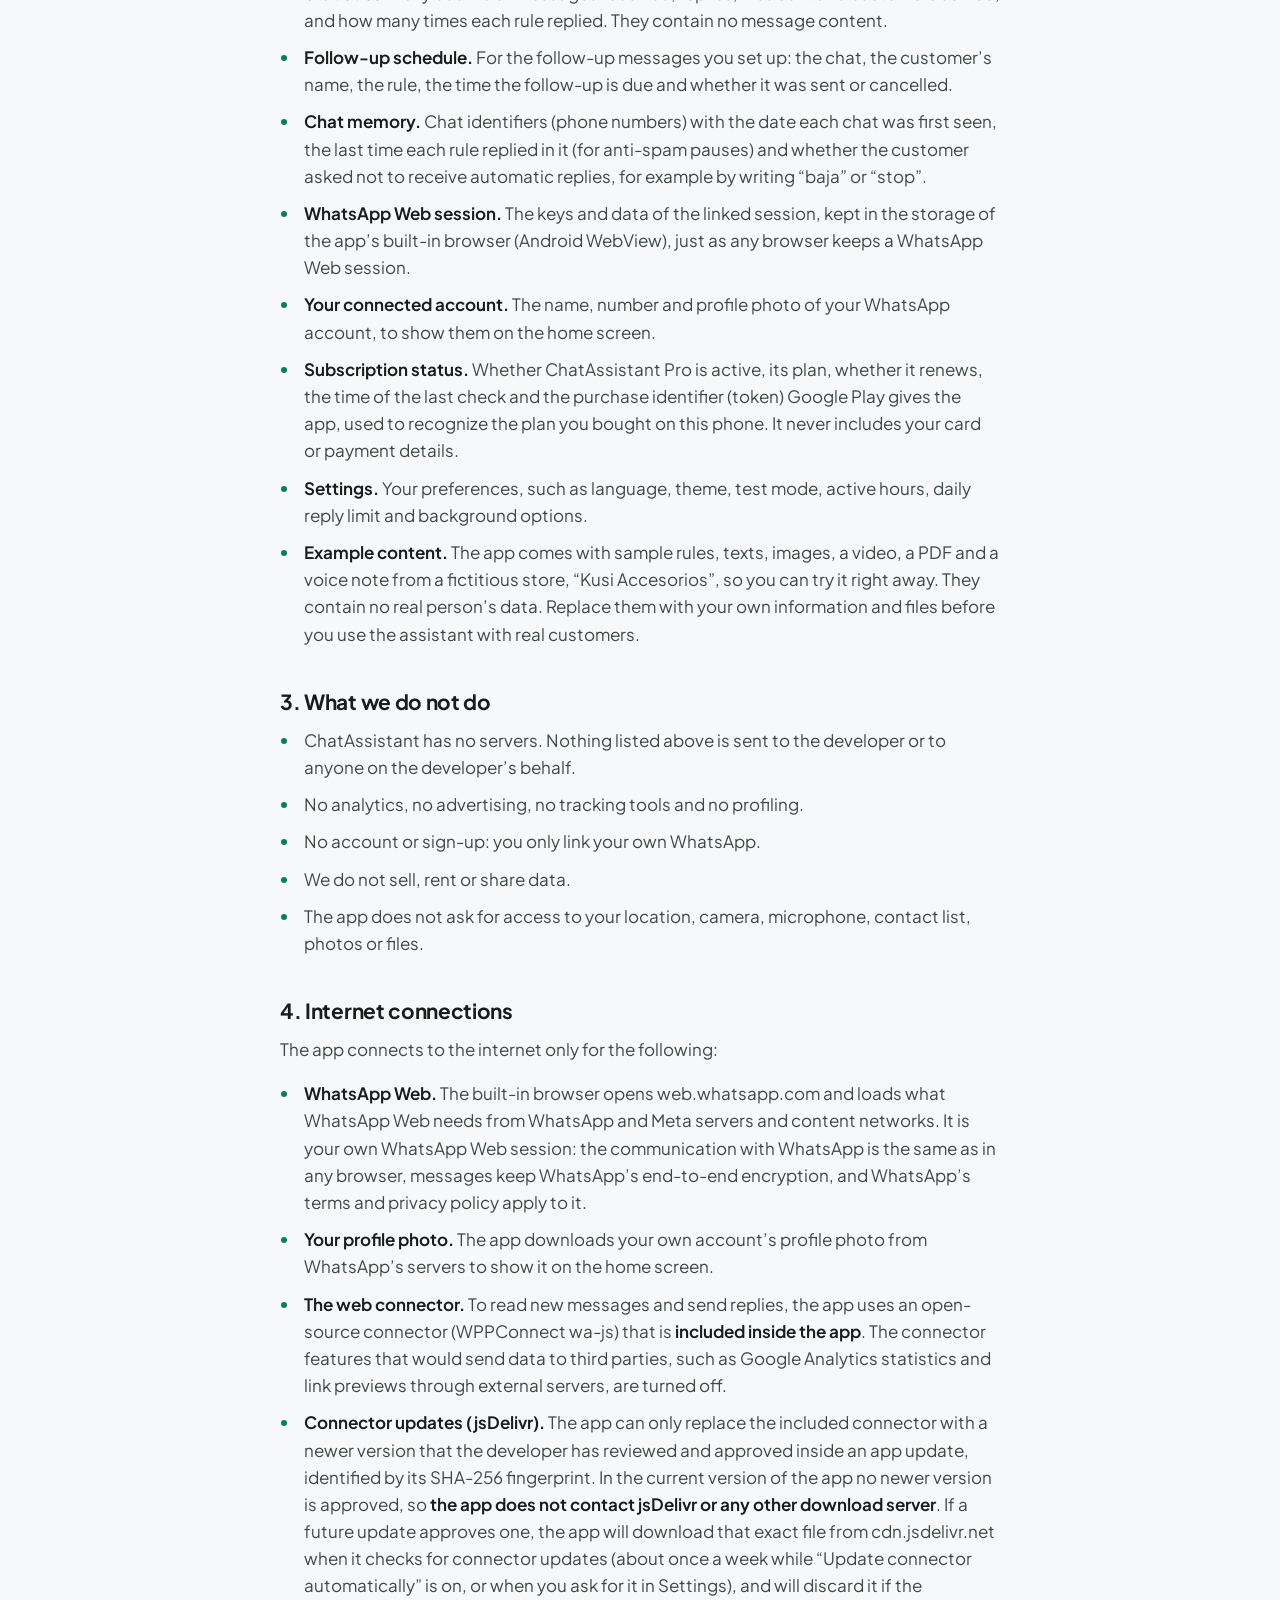
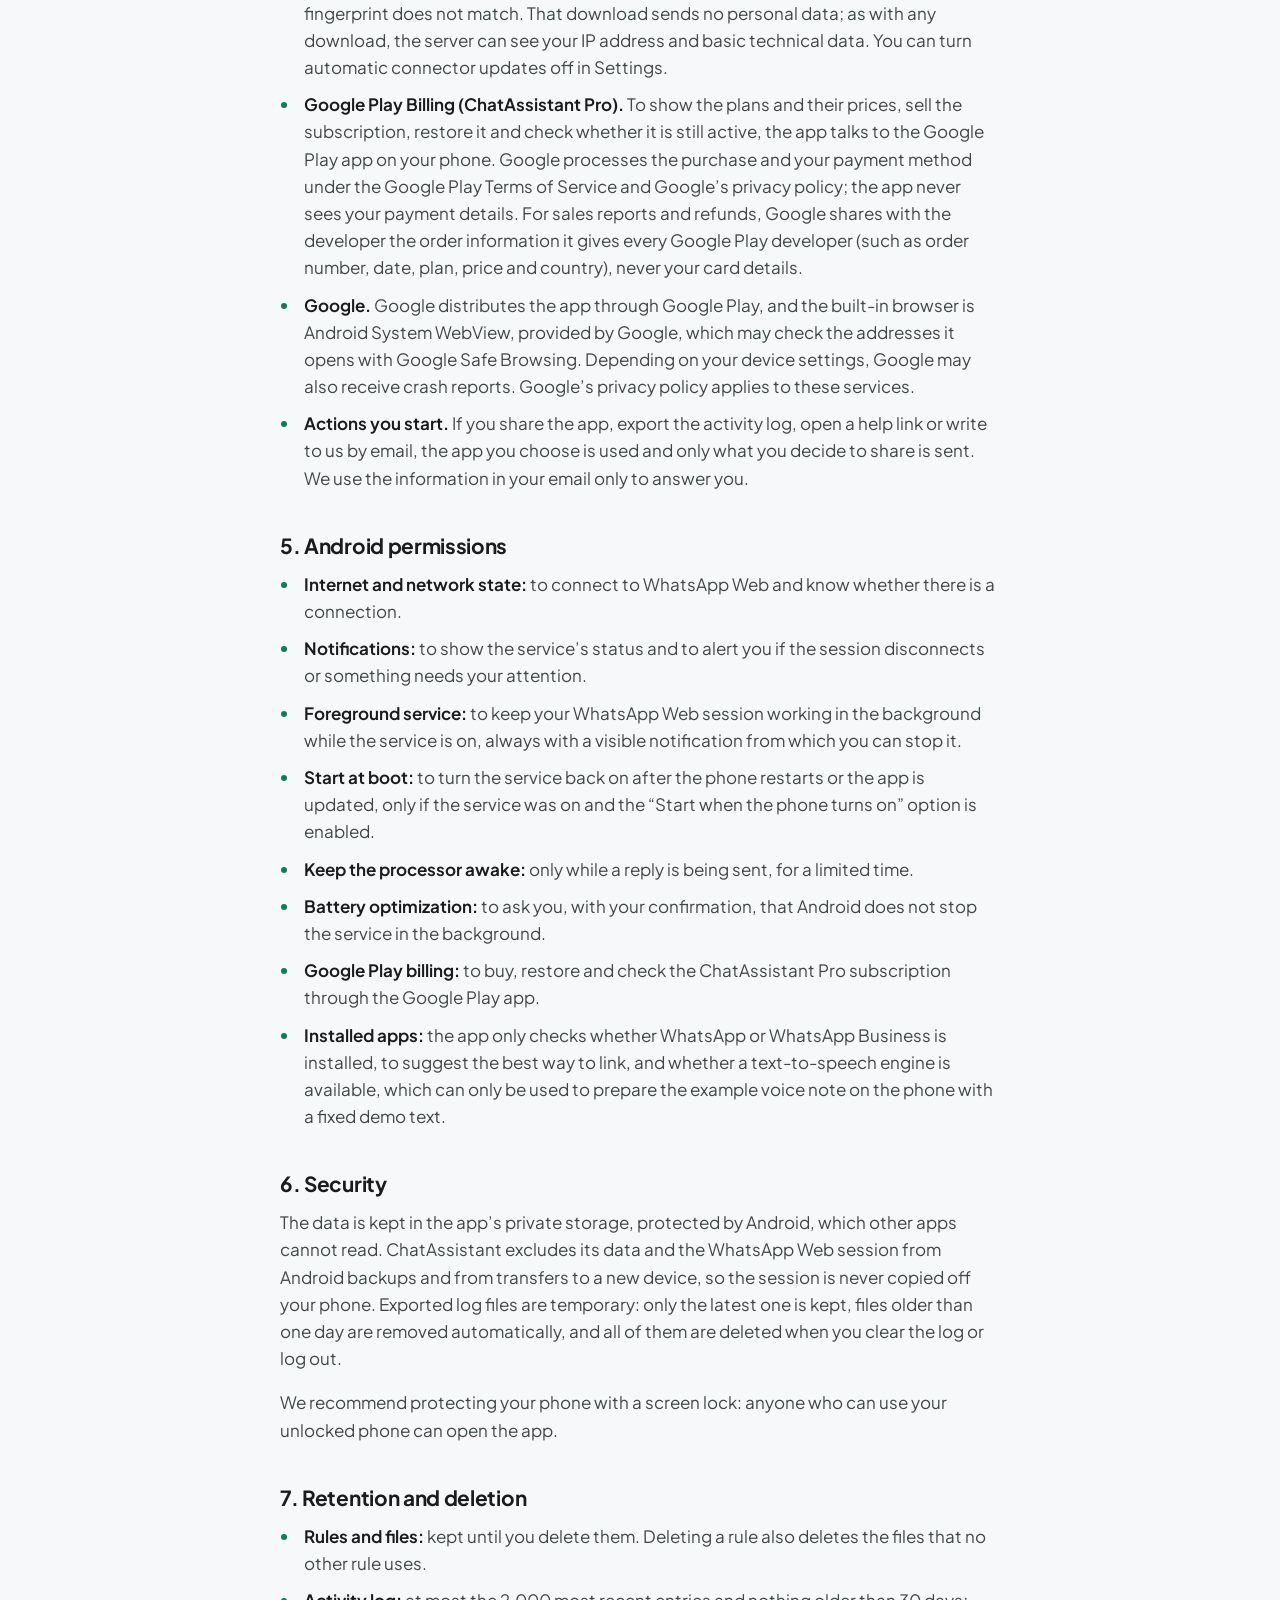
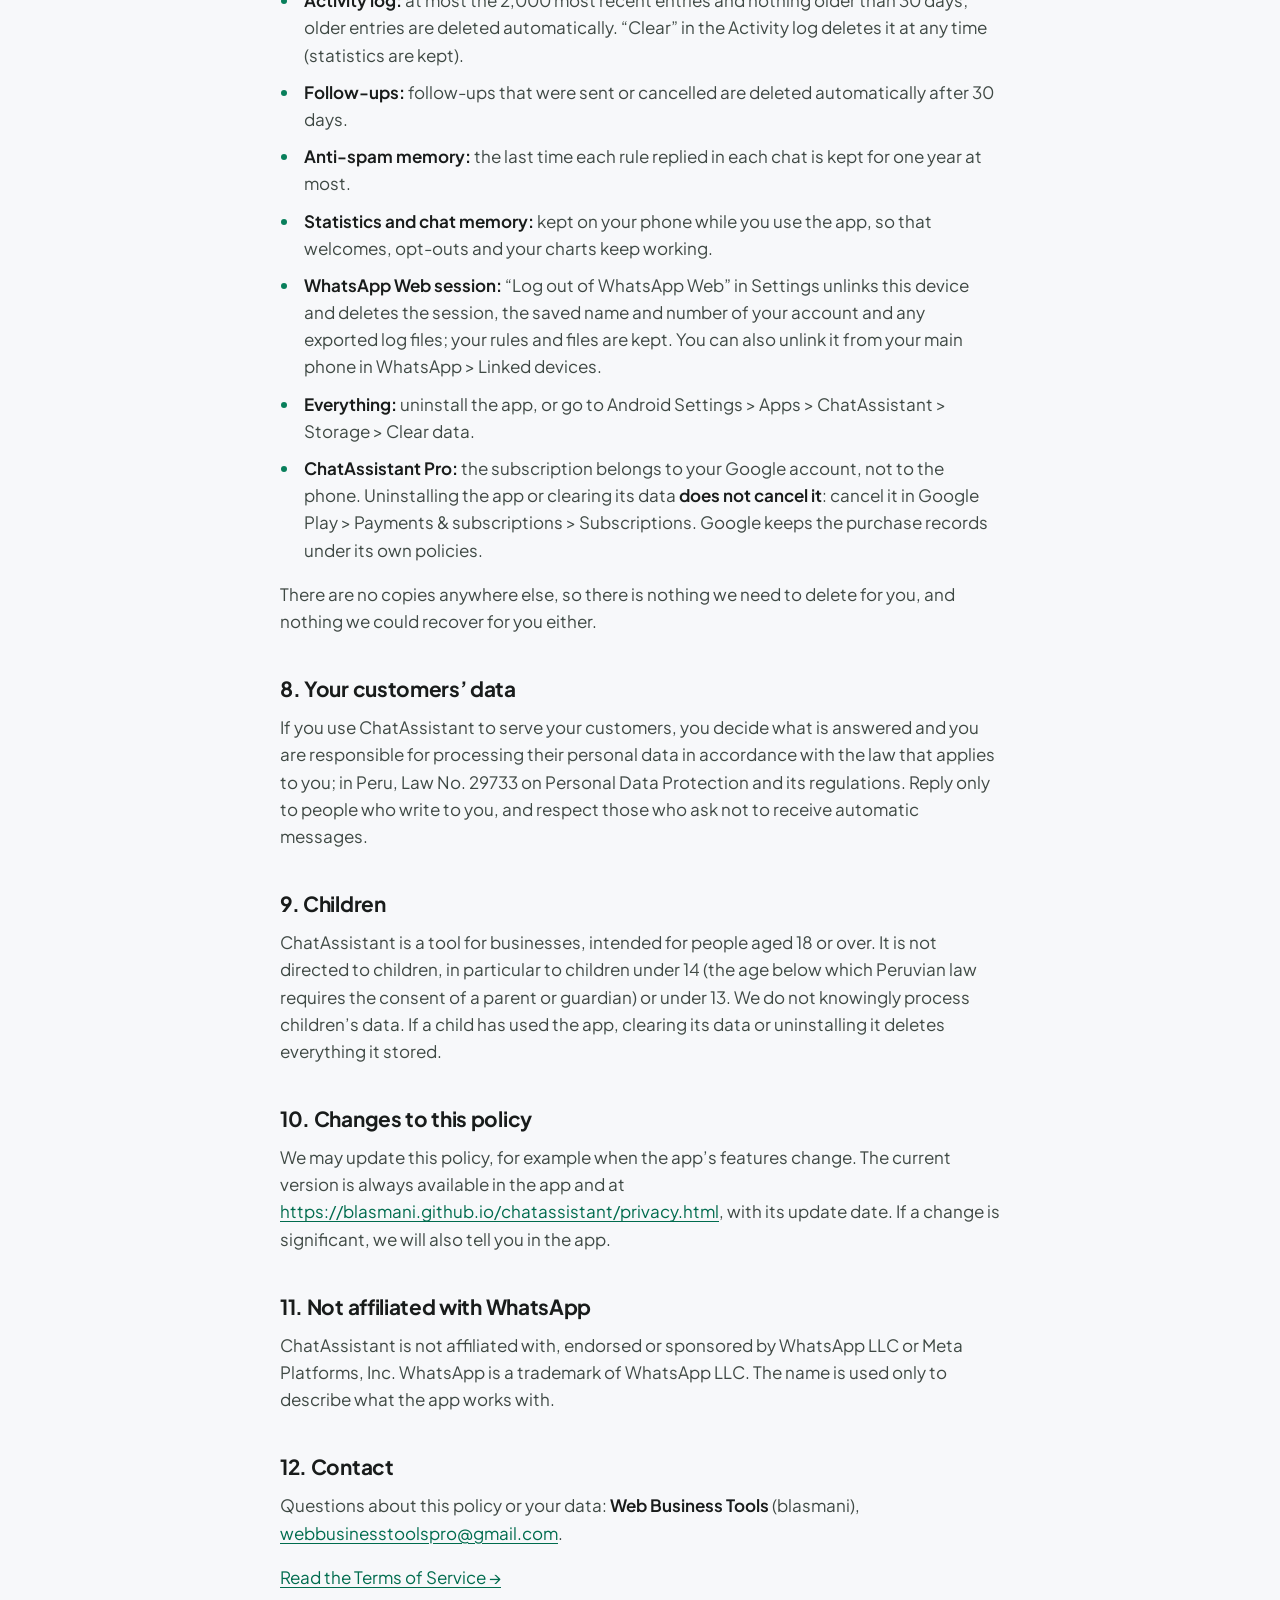
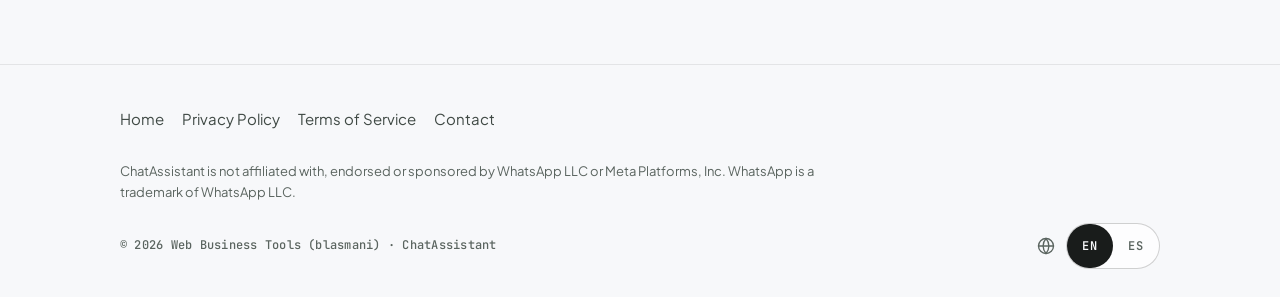
==== commit cdf1a058: "ChatAssistant Pro subscription (app 1.4.0): terms and privacy updated; Play link uses the final pack" ====
--- a/privacy.html
+++ b/privacy.html
@@ -35,9 +35,9 @@
 <main id="main" class="wrap legal">
   <a class="legal__back" href="./" data-internal="./" data-en="← Back to home" data-es="← Volver al inicio">← Back to home</a>
   <h1 data-en="Privacy Policy" data-es="Política de privacidad">Privacy Policy</h1>
-  <p class="legal__date" data-en="Last updated: 15 October 2026" data-es="Última actualización: 15 de octubre de 2026">Last updated: 15 October 2026</p>
-  <p data-en="ChatAssistant (published on Google Play as “ChatAssistant: Business”) is an Android app that automatically answers the customers who write to your business on WhatsApp, following rules that you create. It works through WhatsApp Web, which the app opens inside itself as a linked device of your own WhatsApp account. This policy explains what information the app uses, where it is kept and how you can delete it." data-es="ChatAssistant (publicada en Google Play como “ChatAssistant: Business”) es una aplicación para Android que responde automáticamente a los clientes que escriben a tu negocio por WhatsApp, siguiendo las reglas que tú creas. Funciona con WhatsApp Web, que la app abre dentro de sí misma como un dispositivo vinculado de tu propia cuenta de WhatsApp. Esta política explica qué información usa la app, dónde se guarda y cómo puedes borrarla.">ChatAssistant (published on Google Play as “ChatAssistant: Business”) is an Android app that automatically answers the customers who write to your business on WhatsApp, following rules that you create. It works through WhatsApp Web, which the app opens inside itself as a linked device of your own WhatsApp account. This policy explains what information the app uses, where it is kept and how you can delete it.</p>
-  <div class="legal__summary"><p data-en="&lt;b&gt;In short:&lt;/b&gt; everything ChatAssistant works with stays on your phone. There are no ChatAssistant servers, no user accounts, no analytics and no ads. The developer never receives your messages, your customers’ data or your files." data-es="&lt;b&gt;En resumen:&lt;/b&gt; todo lo que usa ChatAssistant se queda en tu celular. No hay servidores de ChatAssistant, ni cuentas de usuario, ni analítica, ni publicidad. El desarrollador nunca recibe tus mensajes, los datos de tus clientes ni tus archivos."><b>In short:</b> everything ChatAssistant works with stays on your phone. There are no ChatAssistant servers, no user accounts, no analytics and no ads. The developer never receives your messages, your customers’ data or your files.</p></div>
+  <p class="legal__date" data-en="Last updated: 19 October 2026" data-es="Última actualización: 19 de octubre de 2026">Last updated: 19 October 2026</p>
+  <p data-en="ChatAssistant (published on Google Play as “ChatAssistant - Business”) is an Android app that automatically answers the customers who write to your business on WhatsApp, following rules that you create. It works through WhatsApp Web, which the app opens inside itself as a linked device of your own WhatsApp account. This policy explains what information the app uses, where it is kept and how you can delete it." data-es="ChatAssistant (publicada en Google Play como “ChatAssistant - Business”) es una aplicación para Android que responde automáticamente a los clientes que escriben a tu negocio por WhatsApp, siguiendo las reglas que tú creas. Funciona con WhatsApp Web, que la app abre dentro de sí misma como un dispositivo vinculado de tu propia cuenta de WhatsApp. Esta política explica qué información usa la app, dónde se guarda y cómo puedes borrarla.">ChatAssistant (published on Google Play as “ChatAssistant - Business”) is an Android app that automatically answers the customers who write to your business on WhatsApp, following rules that you create. It works through WhatsApp Web, which the app opens inside itself as a linked device of your own WhatsApp account. This policy explains what information the app uses, where it is kept and how you can delete it.</p>
+  <div class="legal__summary"><p data-en="&lt;b&gt;In short:&lt;/b&gt; everything ChatAssistant works with stays on your phone. There are no ChatAssistant servers, no user accounts, no analytics and no ads. The developer never receives your messages, your customers’ data or your files. If you subscribe to ChatAssistant Pro, Google Play handles the payment." data-es="&lt;b&gt;En resumen:&lt;/b&gt; todo lo que usa ChatAssistant se queda en tu celular. No hay servidores de ChatAssistant, ni cuentas de usuario, ni analítica, ni publicidad. El desarrollador nunca recibe tus mensajes, los datos de tus clientes ni tus archivos. Si te suscribes a ChatAssistant Pro, el pago lo procesa Google Play."><b>In short:</b> everything ChatAssistant works with stays on your phone. There are no ChatAssistant servers, no user accounts, no analytics and no ads. The developer never receives your messages, your customers’ data or your files. If you subscribe to ChatAssistant Pro, Google Play handles the payment.</p></div>
   <nav class="legal__toc" aria-labelledby="toc-title">
     <p id="toc-title" class="label" data-en="Contents" data-es="Contenido">Contents</p>
     <ol>
@@ -70,6 +70,7 @@
     <li data-en="&lt;b&gt;Chat memory.&lt;/b&gt; Chat identifiers (phone numbers) with the date each chat was first seen, the last time each rule replied in it (for anti-spam pauses) and whether the customer asked not to receive automatic replies, for example by writing “baja” or “stop”." data-es="&lt;b&gt;Memoria de chats.&lt;/b&gt; Identificadores de los chats (números) con la fecha en que se vio cada chat por primera vez, la última vez que cada regla respondió en él (para las pausas anti-spam) y si el cliente pidió no recibir respuestas automáticas, por ejemplo al escribir “baja” o “stop”."><b>Chat memory.</b> Chat identifiers (phone numbers) with the date each chat was first seen, the last time each rule replied in it (for anti-spam pauses) and whether the customer asked not to receive automatic replies, for example by writing “baja” or “stop”.</li>
     <li data-en="&lt;b&gt;WhatsApp Web session.&lt;/b&gt; The keys and data of the linked session, kept in the storage of the app’s built-in browser (Android WebView), just as any browser keeps a WhatsApp Web session." data-es="&lt;b&gt;Sesión de WhatsApp Web.&lt;/b&gt; Las claves y datos de la sesión vinculada, guardados en el almacenamiento del navegador integrado de la app (Android WebView), igual que cualquier navegador guarda una sesión de WhatsApp Web."><b>WhatsApp Web session.</b> The keys and data of the linked session, kept in the storage of the app’s built-in browser (Android WebView), just as any browser keeps a WhatsApp Web session.</li>
     <li data-en="&lt;b&gt;Your connected account.&lt;/b&gt; The name, number and profile photo of your WhatsApp account, to show them on the home screen." data-es="&lt;b&gt;Tu cuenta conectada.&lt;/b&gt; El nombre, el número y la foto de perfil de tu cuenta de WhatsApp, para mostrarlos en la pantalla de inicio."><b>Your connected account.</b> The name, number and profile photo of your WhatsApp account, to show them on the home screen.</li>
+    <li data-en="&lt;b&gt;Subscription status.&lt;/b&gt; Whether ChatAssistant Pro is active, its plan, whether it renews, the time of the last check and the purchase identifier (token) Google Play gives the app, used to recognize the plan you bought on this phone. It never includes your card or payment details." data-es="&lt;b&gt;Estado de la suscripción.&lt;/b&gt; Si ChatAssistant Pro está activo, su plan, si se renueva, la hora de la última comprobación y el identificador de compra (token) que Google Play entrega a la app, que sirve para reconocer el plan que compraste en este celular. Nunca incluye los datos de tu tarjeta ni de tu pago."><b>Subscription status.</b> Whether ChatAssistant Pro is active, its plan, whether it renews, the time of the last check and the purchase identifier (token) Google Play gives the app, used to recognize the plan you bought on this phone. It never includes your card or payment details.</li>
     <li data-en="&lt;b&gt;Settings.&lt;/b&gt; Your preferences, such as language, theme, test mode, active hours, daily reply limit and background options." data-es="&lt;b&gt;Configuración.&lt;/b&gt; Tus preferencias, como el idioma, el tema, el modo prueba, el horario, el límite diario de respuestas y las opciones de segundo plano."><b>Settings.</b> Your preferences, such as language, theme, test mode, active hours, daily reply limit and background options.</li>
     <li data-en="&lt;b&gt;Example content.&lt;/b&gt; The app comes with sample rules, texts, images, a video, a PDF and a voice note from a fictitious store, “Kusi Accesorios”, so you can try it right away. They contain no real person’s data. Replace them with your own information and files before you use the assistant with real customers." data-es="&lt;b&gt;Contenido de ejemplo.&lt;/b&gt; La app trae reglas, textos, imágenes, un video, un PDF y una nota de voz de una tienda ficticia, “Kusi Accesorios”, para que puedas probarla de inmediato. No contienen datos de personas reales. Reemplázalos por tu propia información y tus archivos antes de usar el asistente con clientes reales."><b>Example content.</b> The app comes with sample rules, texts, images, a video, a PDF and a voice note from a fictitious store, “Kusi Accesorios”, so you can try it right away. They contain no real person’s data. Replace them with your own information and files before you use the assistant with real customers.</li>
   </ul>
@@ -88,6 +89,7 @@
     <li data-en="&lt;b&gt;Your profile photo.&lt;/b&gt; The app downloads your own account’s profile photo from WhatsApp’s servers to show it on the home screen." data-es="&lt;b&gt;Tu foto de perfil.&lt;/b&gt; La app descarga la foto de perfil de tu propia cuenta desde los servidores de WhatsApp para mostrarla en la pantalla de inicio."><b>Your profile photo.</b> The app downloads your own account’s profile photo from WhatsApp’s servers to show it on the home screen.</li>
     <li data-en="&lt;b&gt;The web connector.&lt;/b&gt; To read new messages and send replies, the app uses an open-source connector (WPPConnect wa-js) that is &lt;b&gt;included inside the app&lt;/b&gt;. The connector features that would send data to third parties, such as Google Analytics statistics and link previews through external servers, are turned off." data-es="&lt;b&gt;El conector web.&lt;/b&gt; Para leer los mensajes nuevos y enviar respuestas, la app usa un conector de código abierto (WPPConnect wa-js) que viene &lt;b&gt;incluido dentro de la app&lt;/b&gt;. Las funciones del conector que enviarían datos a terceros, como las estadísticas de Google Analytics y las vistas previas de enlaces mediante servidores externos, están desactivadas."><b>The web connector.</b> To read new messages and send replies, the app uses an open-source connector (WPPConnect wa-js) that is <b>included inside the app</b>. The connector features that would send data to third parties, such as Google Analytics statistics and link previews through external servers, are turned off.</li>
     <li data-en="&lt;b&gt;Connector updates (jsDelivr).&lt;/b&gt; The app can only replace the included connector with a newer version that the developer has reviewed and approved inside an app update, identified by its SHA-256 fingerprint. In the current version of the app no newer version is approved, so &lt;b&gt;the app does not contact jsDelivr or any other download server&lt;/b&gt;. If a future update approves one, the app will download that exact file from cdn.jsdelivr.net when it checks for connector updates (about once a week while “Update connector automatically” is on, or when you ask for it in Settings), and will discard it if the fingerprint does not match. That download sends no personal data; as with any download, the server can see your IP address and basic technical data. You can turn automatic connector updates off in Settings." data-es="&lt;b&gt;Actualizaciones del conector (jsDelivr).&lt;/b&gt; La app solo puede reemplazar el conector incluido por una versión más nueva que el desarrollador haya revisado y aprobado dentro de una actualización de la app, identificada por su huella SHA-256. En la versión actual de la app no hay ninguna versión nueva aprobada, así que &lt;b&gt;la app no se conecta a jsDelivr ni a ningún otro servidor de descargas&lt;/b&gt;. Si una actualización futura aprueba alguna, la app descargará ese archivo exacto desde cdn.jsdelivr.net cuando busque actualizaciones del conector (más o menos una vez por semana si “Actualizar conector automáticamente” está activado, o cuando tú lo pidas en Configuración) y lo descartará si la huella no coincide. Esa descarga no envía datos personales; como en cualquier descarga, el servidor puede ver tu dirección IP y datos técnicos básicos. Puedes desactivar las actualizaciones automáticas del conector en Configuración."><b>Connector updates (jsDelivr).</b> The app can only replace the included connector with a newer version that the developer has reviewed and approved inside an app update, identified by its SHA-256 fingerprint. In the current version of the app no newer version is approved, so <b>the app does not contact jsDelivr or any other download server</b>. If a future update approves one, the app will download that exact file from cdn.jsdelivr.net when it checks for connector updates (about once a week while “Update connector automatically” is on, or when you ask for it in Settings), and will discard it if the fingerprint does not match. That download sends no personal data; as with any download, the server can see your IP address and basic technical data. You can turn automatic connector updates off in Settings.</li>
+    <li data-en="&lt;b&gt;Google Play Billing (ChatAssistant Pro).&lt;/b&gt; To show the plans and their prices, sell the subscription, restore it and check whether it is still active, the app talks to the Google Play app on your phone. Google processes the purchase and your payment method under the Google Play Terms of Service and Google’s privacy policy; the app never sees your payment details. For sales reports and refunds, Google shares with the developer the order information it gives every Google Play developer (such as order number, date, plan, price and country), never your card details." data-es="&lt;b&gt;Facturación de Google Play (ChatAssistant Pro).&lt;/b&gt; Para mostrar los planes y sus precios, vender la suscripción, restaurarla y comprobar si sigue activa, la app se comunica con la app de Google Play de tu celular. Google procesa la compra y tu forma de pago según las Condiciones de Servicio de Google Play y la política de privacidad de Google; la app nunca ve los datos de tu pago. Para los informes de ventas y los reembolsos, Google comparte con el desarrollador la información del pedido que entrega a todo desarrollador de Google Play (como el número de pedido, la fecha, el plan, el precio y el país), nunca los datos de tu tarjeta."><b>Google Play Billing (ChatAssistant Pro).</b> To show the plans and their prices, sell the subscription, restore it and check whether it is still active, the app talks to the Google Play app on your phone. Google processes the purchase and your payment method under the Google Play Terms of Service and Google’s privacy policy; the app never sees your payment details. For sales reports and refunds, Google shares with the developer the order information it gives every Google Play developer (such as order number, date, plan, price and country), never your card details.</li>
     <li data-en="&lt;b&gt;Google.&lt;/b&gt; Google distributes the app through Google Play, and the built-in browser is Android System WebView, provided by Google, which may check the addresses it opens with Google Safe Browsing. Depending on your device settings, Google may also receive crash reports. Google’s privacy policy applies to these services." data-es="&lt;b&gt;Google.&lt;/b&gt; Google distribuye la app a través de Google Play, y el navegador integrado es Android System WebView, de Google, que puede verificar las direcciones que abre con Google Safe Browsing. Según la configuración de tu dispositivo, Google también puede recibir informes de fallos. A estos servicios se les aplica la política de privacidad de Google."><b>Google.</b> Google distributes the app through Google Play, and the built-in browser is Android System WebView, provided by Google, which may check the addresses it opens with Google Safe Browsing. Depending on your device settings, Google may also receive crash reports. Google’s privacy policy applies to these services.</li>
     <li data-en="&lt;b&gt;Actions you start.&lt;/b&gt; If you share the app, export the activity log, open a help link or write to us by email, the app you choose is used and only what you decide to share is sent. We use the information in your email only to answer you." data-es="&lt;b&gt;Acciones que tú inicias.&lt;/b&gt; Si compartes la app, exportas el registro de actividad, abres un enlace de ayuda o nos escribes por correo, se usa la aplicación que tú elijas y solo se envía lo que decidas compartir. Usamos la información de tu correo solo para responderte."><b>Actions you start.</b> If you share the app, export the activity log, open a help link or write to us by email, the app you choose is used and only what you decide to share is sent. We use the information in your email only to answer you.</li>
   </ul>
@@ -99,6 +101,7 @@
     <li data-en="&lt;b&gt;Start at boot:&lt;/b&gt; to turn the service back on after the phone restarts or the app is updated, only if the service was on and the “Start when the phone turns on” option is enabled." data-es="&lt;b&gt;Inicio al encender:&lt;/b&gt; para reactivar el servicio después de reiniciar el celular o de actualizar la app, solo si el servicio estaba encendido y la opción “Iniciar al encender el teléfono” está activada."><b>Start at boot:</b> to turn the service back on after the phone restarts or the app is updated, only if the service was on and the “Start when the phone turns on” option is enabled.</li>
     <li data-en="&lt;b&gt;Keep the processor awake:&lt;/b&gt; only while a reply is being sent, for a limited time." data-es="&lt;b&gt;Mantener el procesador activo:&lt;/b&gt; solo mientras se envía una respuesta, por un tiempo limitado."><b>Keep the processor awake:</b> only while a reply is being sent, for a limited time.</li>
     <li data-en="&lt;b&gt;Battery optimization:&lt;/b&gt; to ask you, with your confirmation, that Android does not stop the service in the background." data-es="&lt;b&gt;Optimización de batería:&lt;/b&gt; para pedirte, con tu confirmación, que Android no detenga el servicio en segundo plano."><b>Battery optimization:</b> to ask you, with your confirmation, that Android does not stop the service in the background.</li>
+    <li data-en="&lt;b&gt;Google Play billing:&lt;/b&gt; to buy, restore and check the ChatAssistant Pro subscription through the Google Play app." data-es="&lt;b&gt;Facturación de Google Play:&lt;/b&gt; para comprar, restaurar y comprobar la suscripción ChatAssistant Pro a través de la app de Google Play."><b>Google Play billing:</b> to buy, restore and check the ChatAssistant Pro subscription through the Google Play app.</li>
     <li data-en="&lt;b&gt;Installed apps:&lt;/b&gt; the app only checks whether WhatsApp or WhatsApp Business is installed, to suggest the best way to link, and whether a text-to-speech engine is available, which can only be used to prepare the example voice note on the phone with a fixed demo text." data-es="&lt;b&gt;Apps instaladas:&lt;/b&gt; la app solo comprueba si WhatsApp o WhatsApp Business están instalados, para sugerirte la mejor forma de vincular, y si hay un motor de texto a voz disponible, que solo puede usarse para preparar en el celular la nota de voz de ejemplo con un texto fijo de demostración."><b>Installed apps:</b> the app only checks whether WhatsApp or WhatsApp Business is installed, to suggest the best way to link, and whether a text-to-speech engine is available, which can only be used to prepare the example voice note on the phone with a fixed demo text.</li>
   </ul>
   <h2 id="s6" data-en="6. Security" data-es="6. Seguridad">6. Security</h2>
@@ -113,6 +116,7 @@
     <li data-en="&lt;b&gt;Statistics and chat memory:&lt;/b&gt; kept on your phone while you use the app, so that welcomes, opt-outs and your charts keep working." data-es="&lt;b&gt;Estadísticas y memoria de chats:&lt;/b&gt; se conservan en tu celular mientras usas la app, para que las bienvenidas, las bajas y tus gráficos sigan funcionando."><b>Statistics and chat memory:</b> kept on your phone while you use the app, so that welcomes, opt-outs and your charts keep working.</li>
     <li data-en="&lt;b&gt;WhatsApp Web session:&lt;/b&gt; “Log out of WhatsApp Web” in Settings unlinks this device and deletes the session, the saved name and number of your account and any exported log files; your rules and files are kept. You can also unlink it from your main phone in WhatsApp &amp;gt; Linked devices." data-es="&lt;b&gt;Sesión de WhatsApp Web:&lt;/b&gt; “Cerrar sesión de WhatsApp Web” en Configuración desvincula este dispositivo y borra la sesión, el nombre y número guardados de tu cuenta y los registros exportados; tus reglas y archivos se conservan. También puedes desvincularlo desde tu celular principal, en WhatsApp &amp;gt; Dispositivos vinculados."><b>WhatsApp Web session:</b> “Log out of WhatsApp Web” in Settings unlinks this device and deletes the session, the saved name and number of your account and any exported log files; your rules and files are kept. You can also unlink it from your main phone in WhatsApp &gt; Linked devices.</li>
     <li data-en="&lt;b&gt;Everything:&lt;/b&gt; uninstall the app, or go to Android Settings &amp;gt; Apps &amp;gt; ChatAssistant &amp;gt; Storage &amp;gt; Clear data." data-es="&lt;b&gt;Todo:&lt;/b&gt; desinstala la app o ve a Ajustes de Android &amp;gt; Aplicaciones &amp;gt; ChatAssistant &amp;gt; Almacenamiento &amp;gt; Borrar datos."><b>Everything:</b> uninstall the app, or go to Android Settings &gt; Apps &gt; ChatAssistant &gt; Storage &gt; Clear data.</li>
+    <li data-en="&lt;b&gt;ChatAssistant Pro:&lt;/b&gt; the subscription belongs to your Google account, not to the phone. Uninstalling the app or clearing its data &lt;b&gt;does not cancel it&lt;/b&gt;: cancel it in Google Play &amp;gt; Payments &amp;amp; subscriptions &amp;gt; Subscriptions. Google keeps the purchase records under its own policies." data-es="&lt;b&gt;ChatAssistant Pro:&lt;/b&gt; la suscripción pertenece a tu cuenta de Google, no al celular. Desinstalar la app o borrar sus datos &lt;b&gt;no la cancela&lt;/b&gt;: cancélala en Google Play &amp;gt; Pagos y suscripciones &amp;gt; Suscripciones. Google conserva los registros de la compra según sus propias políticas."><b>ChatAssistant Pro:</b> the subscription belongs to your Google account, not to the phone. Uninstalling the app or clearing its data <b>does not cancel it</b>: cancel it in Google Play &gt; Payments &amp; subscriptions &gt; Subscriptions. Google keeps the purchase records under its own policies.</li>
   </ul>
   <p data-en="There are no copies anywhere else, so there is nothing we need to delete for you, and nothing we could recover for you either." data-es="No existen copias en ningún otro lugar, así que no hay nada que tengamos que borrar por ti, ni nada que podamos recuperarte.">There are no copies anywhere else, so there is nothing we need to delete for you, and nothing we could recover for you either.</p>
   <h2 id="s8" data-en="8. Your customers’ data" data-es="8. Los datos de tus clientes">8. Your customers’ data</h2>
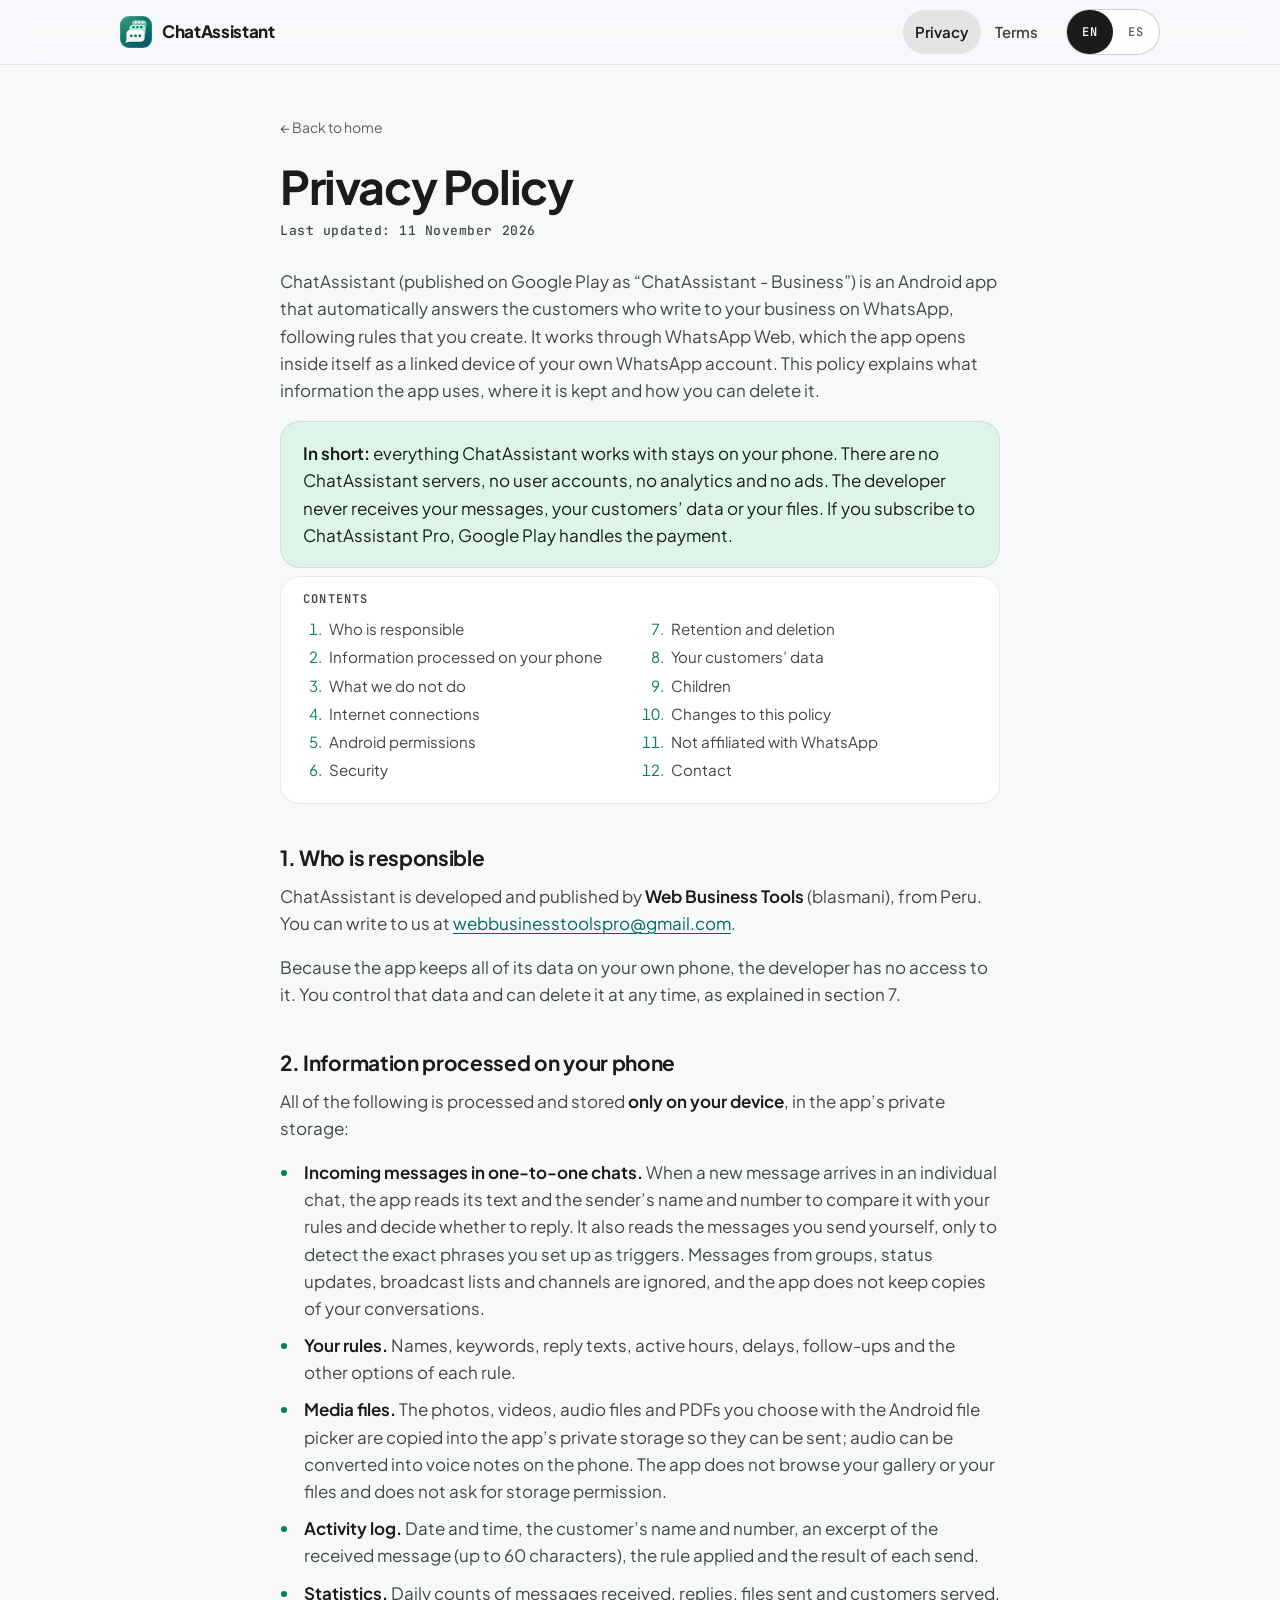
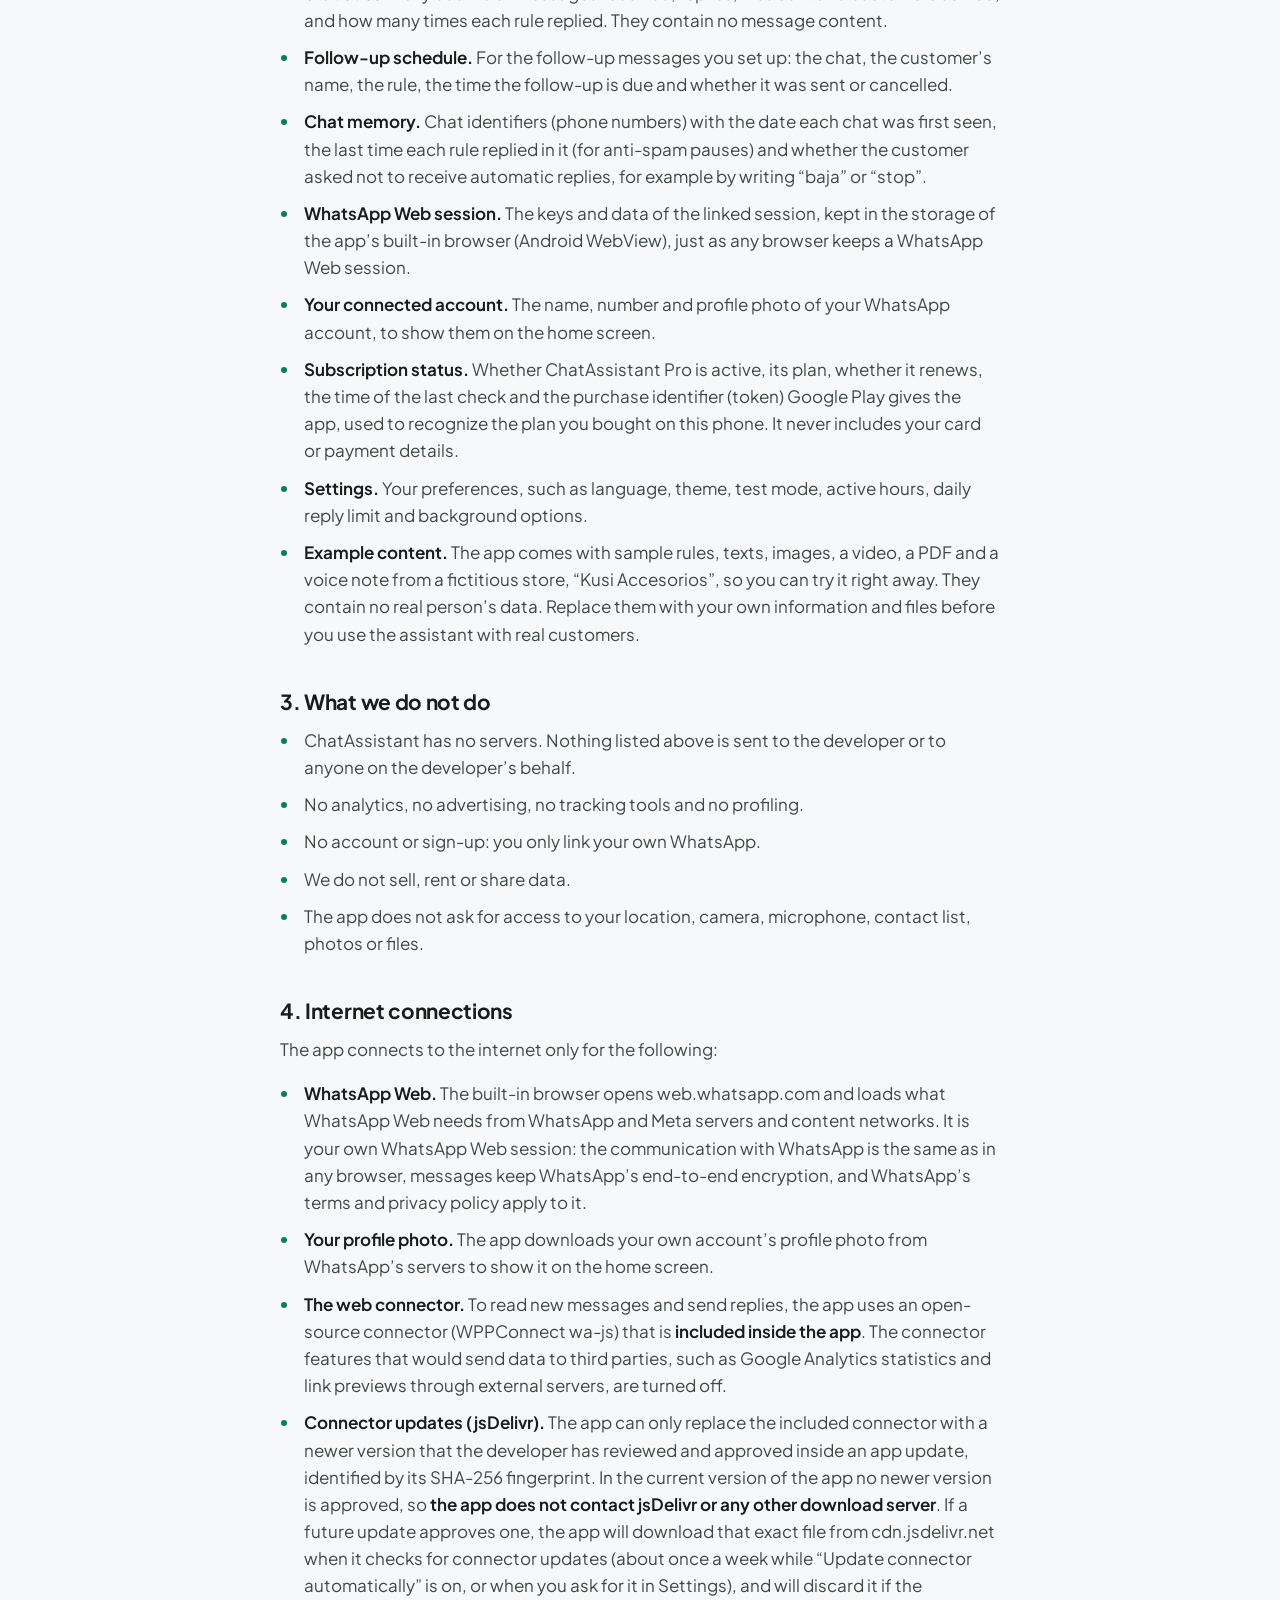
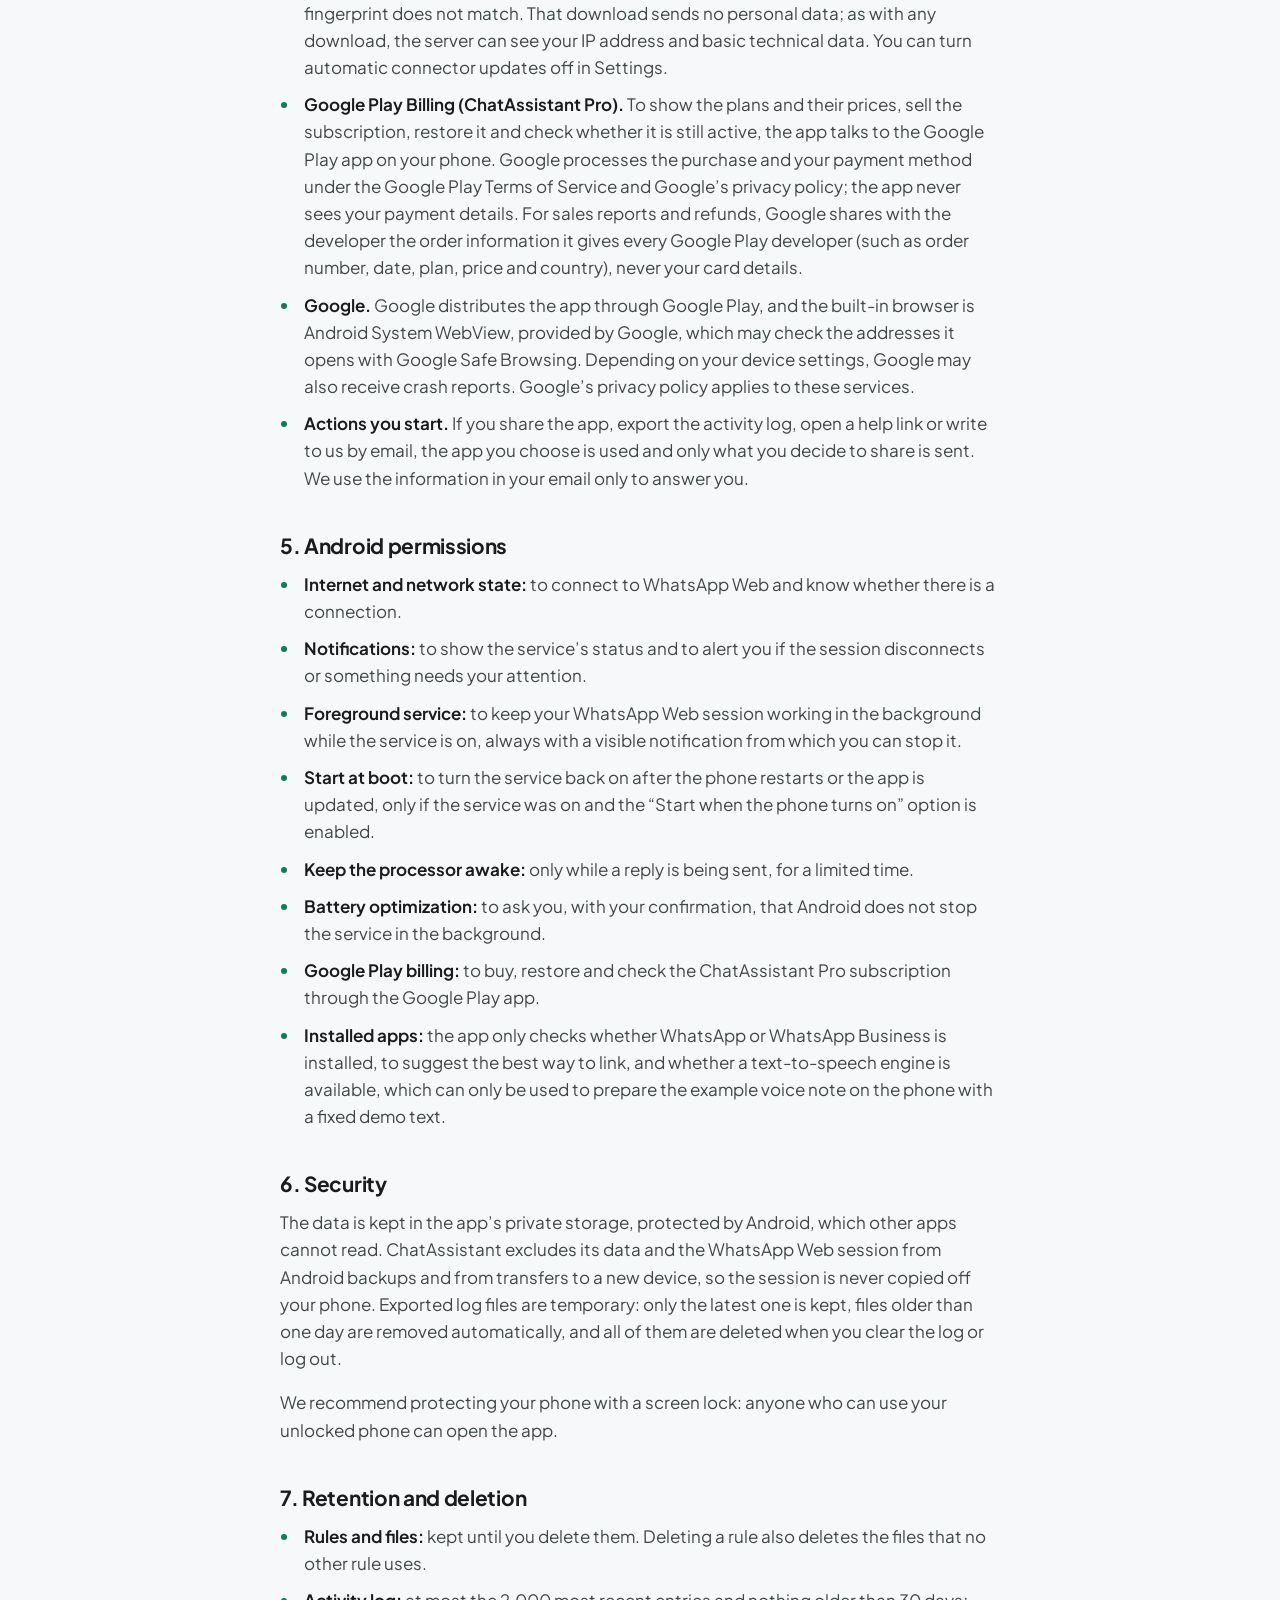
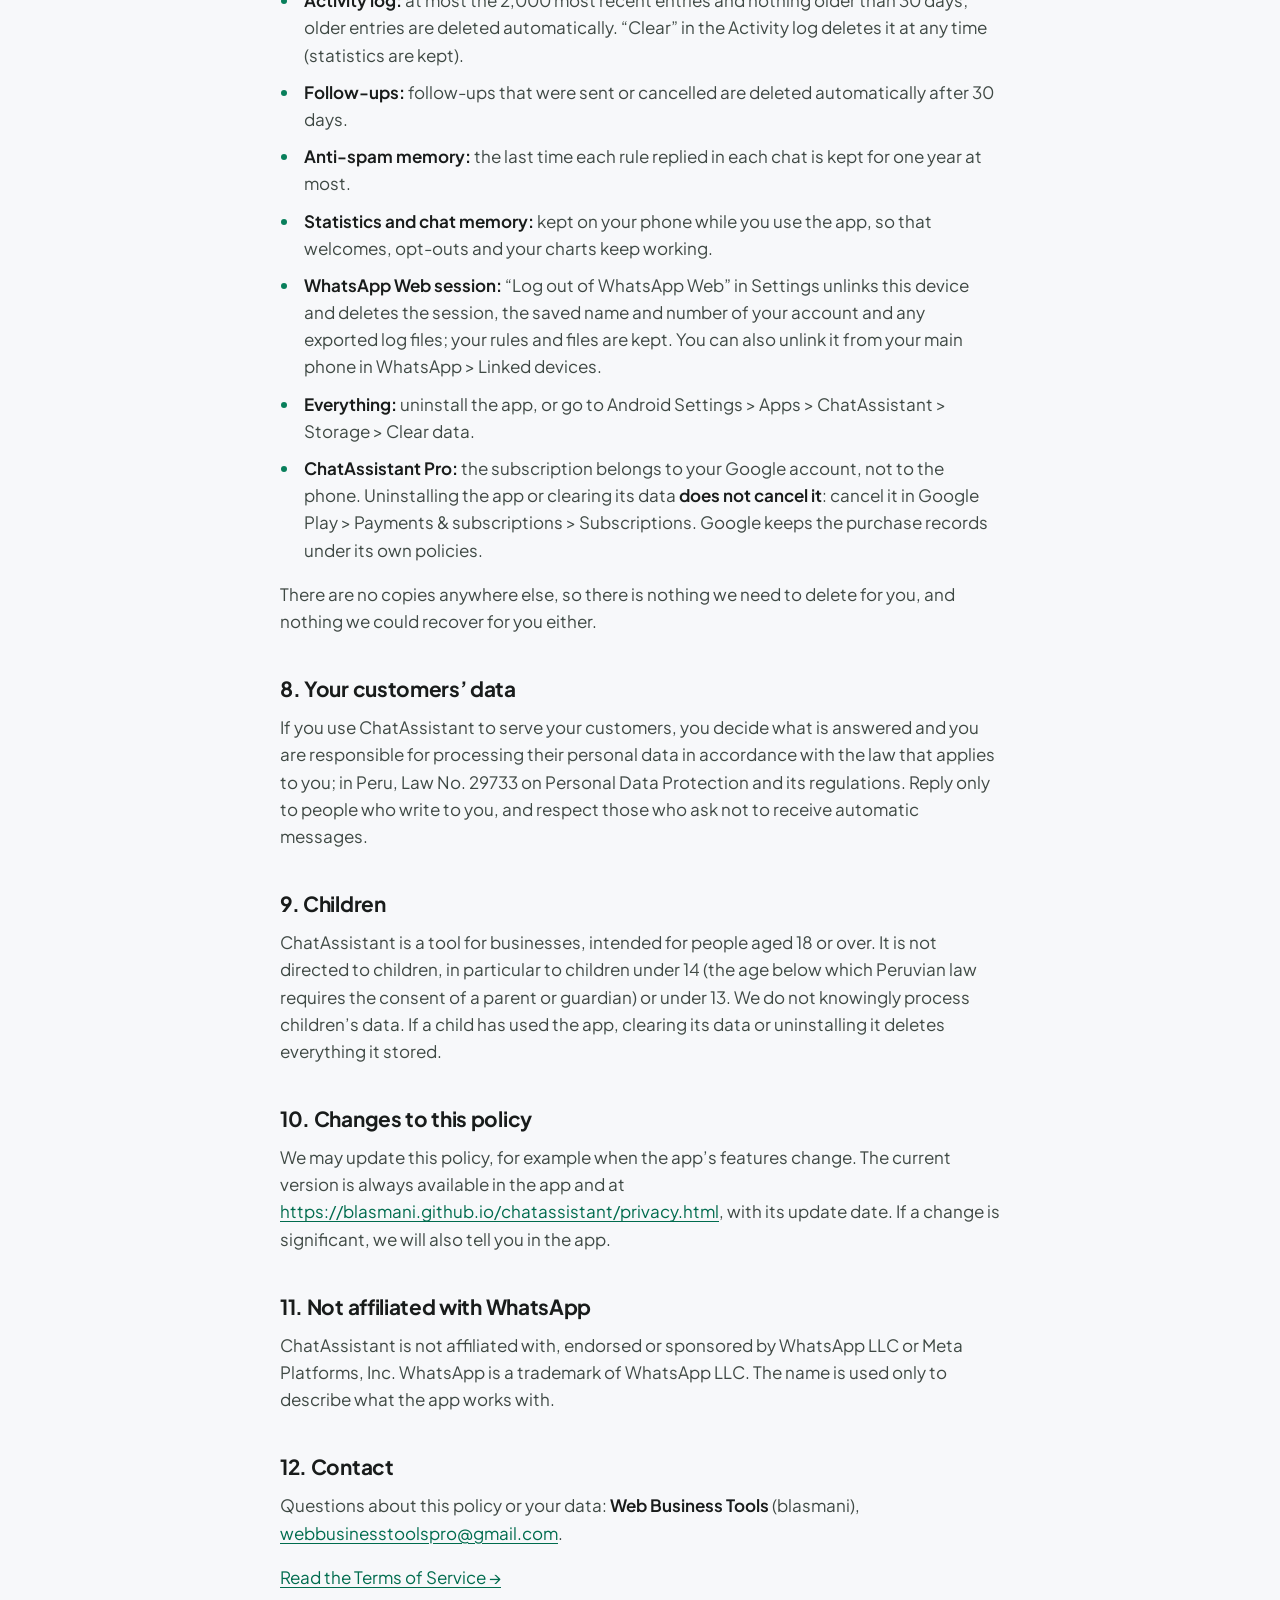
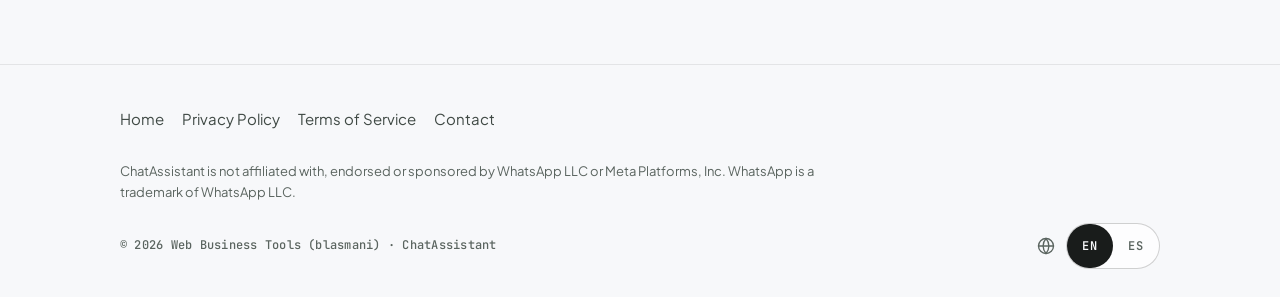
==== commit ff31bd15: "Terms 11 November 2026 (app 1.4.3): free-trial eligibility, pause, failed payments, plan changes Co-" ====
--- a/privacy.html
+++ b/privacy.html
@@ -35,7 +35,7 @@
 <main id="main" class="wrap legal">
   <a class="legal__back" href="./" data-internal="./" data-en="← Back to home" data-es="← Volver al inicio">← Back to home</a>
   <h1 data-en="Privacy Policy" data-es="Política de privacidad">Privacy Policy</h1>
-  <p class="legal__date" data-en="Last updated: 19 October 2026" data-es="Última actualización: 19 de octubre de 2026">Last updated: 19 October 2026</p>
+  <p class="legal__date" data-en="Last updated: 11 November 2026" data-es="Última actualización: 11 de noviembre de 2026">Last updated: 11 November 2026</p>
   <p data-en="ChatAssistant (published on Google Play as “ChatAssistant - Business”) is an Android app that automatically answers the customers who write to your business on WhatsApp, following rules that you create. It works through WhatsApp Web, which the app opens inside itself as a linked device of your own WhatsApp account. This policy explains what information the app uses, where it is kept and how you can delete it." data-es="ChatAssistant (publicada en Google Play como “ChatAssistant - Business”) es una aplicación para Android que responde automáticamente a los clientes que escriben a tu negocio por WhatsApp, siguiendo las reglas que tú creas. Funciona con WhatsApp Web, que la app abre dentro de sí misma como un dispositivo vinculado de tu propia cuenta de WhatsApp. Esta política explica qué información usa la app, dónde se guarda y cómo puedes borrarla.">ChatAssistant (published on Google Play as “ChatAssistant - Business”) is an Android app that automatically answers the customers who write to your business on WhatsApp, following rules that you create. It works through WhatsApp Web, which the app opens inside itself as a linked device of your own WhatsApp account. This policy explains what information the app uses, where it is kept and how you can delete it.</p>
   <div class="legal__summary"><p data-en="&lt;b&gt;In short:&lt;/b&gt; everything ChatAssistant works with stays on your phone. There are no ChatAssistant servers, no user accounts, no analytics and no ads. The developer never receives your messages, your customers’ data or your files. If you subscribe to ChatAssistant Pro, Google Play handles the payment." data-es="&lt;b&gt;En resumen:&lt;/b&gt; todo lo que usa ChatAssistant se queda en tu celular. No hay servidores de ChatAssistant, ni cuentas de usuario, ni analítica, ni publicidad. El desarrollador nunca recibe tus mensajes, los datos de tus clientes ni tus archivos. Si te suscribes a ChatAssistant Pro, el pago lo procesa Google Play."><b>In short:</b> everything ChatAssistant works with stays on your phone. There are no ChatAssistant servers, no user accounts, no analytics and no ads. The developer never receives your messages, your customers’ data or your files. If you subscribe to ChatAssistant Pro, Google Play handles the payment.</p></div>
   <nav class="legal__toc" aria-labelledby="toc-title">
